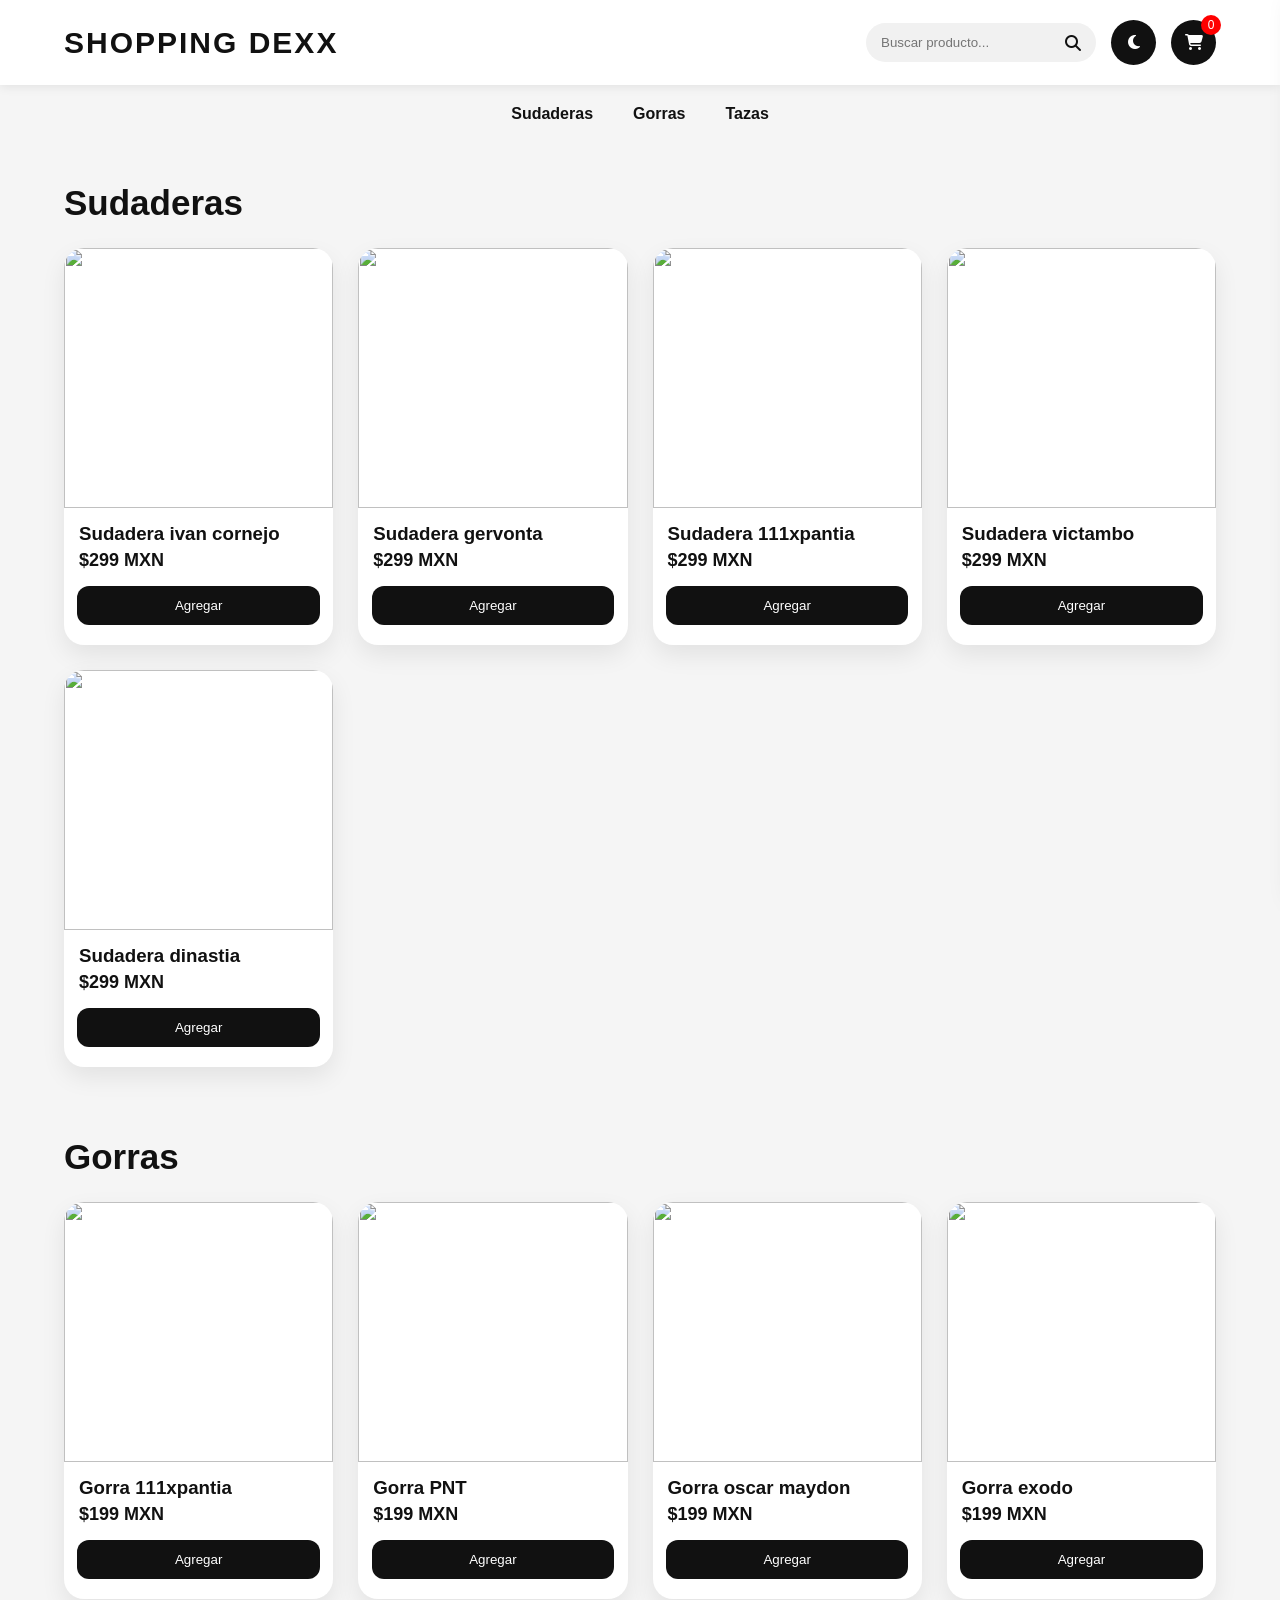
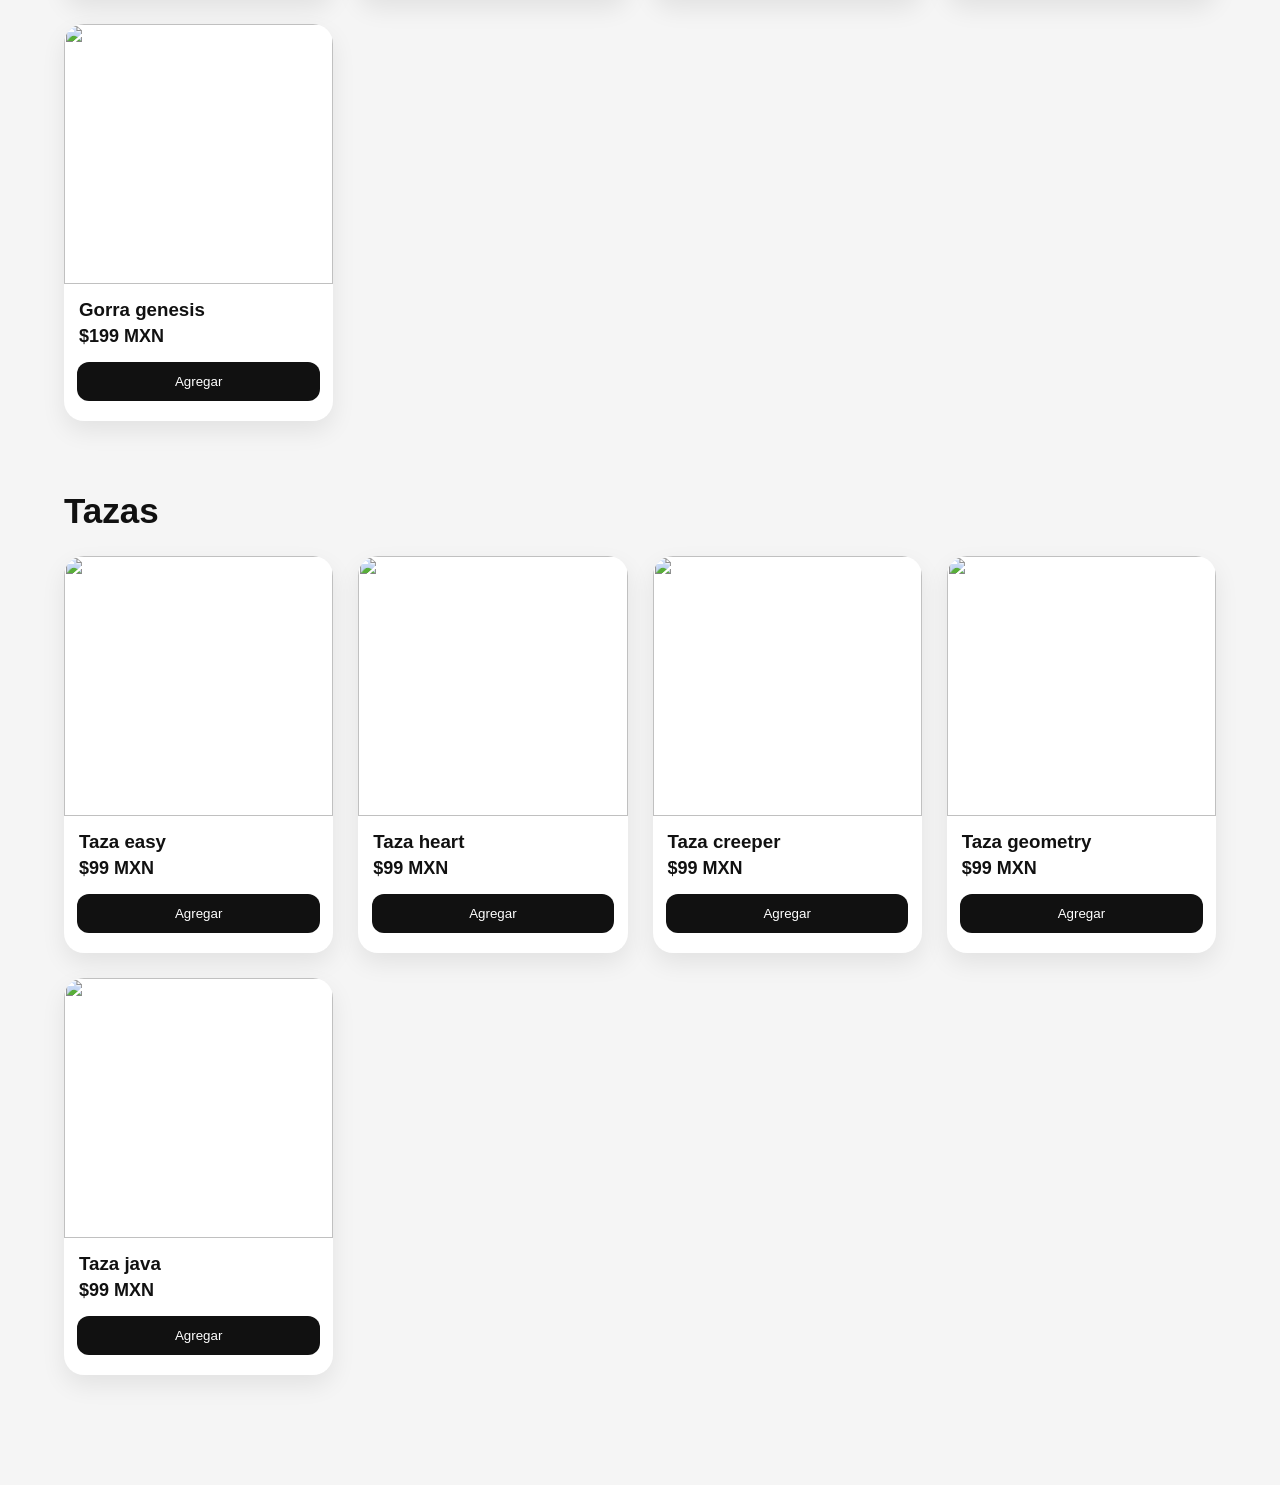
==== index.html @ 1136c8b5 "Rename index.html.html to index.html" ====
<!-- =========================
ARCHIVO: index.html
========================= -->
<!DOCTYPE html>
<html lang="es">
<head>
  <meta charset="UTF-8">
  <meta name="viewport" content="width=device-width, initial-scale=1.0">
  <title>SHOPPING DEXX</title>

  <link rel="stylesheet" href="style.css">

  <!-- ICONOS -->
  <link rel="stylesheet"
  href="https://cdnjs.cloudflare.com/ajax/libs/font-awesome/6.5.1/css/all.min.css">

</head>
<body>

  <!-- ================= HEADER ================= -->

  <header>

    <div class="logo">
      SHOPPING DEXX
    </div>

    <div class="header-right">

      <!-- BUSCADOR -->
      <div class="search-box">
        <input type="text" id="searchInput" placeholder="Buscar producto...">
        <i class="fa fa-search"></i>
      </div>

      <!-- MODO OSCURO -->
      <button class="dark-btn" onclick="toggleDarkMode()">
        <i class="fa-solid fa-moon"></i>
      </button>

      <!-- CARRITO -->
      <button class="cart-toggle" onclick="toggleCart()">
        <i class="fa-solid fa-cart-shopping"></i>
        <span id="cart-count">0</span>
      </button>

    </div>

  </header>

  <!-- ================= NAV ================= -->

  <nav>

    <a href="#sudaderas">Sudaderas</a>
    <a href="#gorras">Gorras</a>
    <a href="#tazas">Tazas</a>

  </nav>

  <!-- ================= MAIN ================= -->

  <main>

    <!-- ================= SUDADERAS ================= -->

    <section id="sudaderas">

      <h2>Sudaderas</h2>

      <div class="products">

        <!-- PRODUCTO -->
        <div class="card" data-name="sudadera ivan cornejo">

          <div class="image-container">
            <img src="c:\Users\DIEGO\Desktop\rancheras - copia\Polish_20260505_204955857.jpg" alt="">
          </div>

          <h3>Sudadera ivan cornejo</h3>

          <p>$299 MXN</p>

          <button onclick="addToCart('Sudadera ivan cornejo',299)">
            Agregar
          </button>

        </div>

        <div class="card" data-name="sudadera gervonta">

          <div class="image-container">
            <img src="c:\Users\DIEGO\Desktop\rancheras - copia\Polish_20260505_205715399.jpg" alt="">
          </div>

          <h3>Sudadera gervonta</h3>

          <p>$299 MXN</p>

          <button onclick="addToCart('Sudadera gervonta',299)">
            Agregar
          </button>

        </div>

        <div class="card" data-name="sudadera 111xpantia">

          <div class="image-container">
            <img src="c:\Users\DIEGO\Desktop\rancheras - copia\Polish_20260505_205749327.jpg" alt="">
          </div>

          <h3>Sudadera 111xpantia</h3>

          <p>$299 MXN</p>

          <button onclick="addToCart('Sudadera 111xpantia',299)">
            Agregar
          </button>

        </div>

        <div class="card" data-name="sudadera victambo">

          <div class="image-container">
            <img src="c:\Users\DIEGO\Desktop\rancheras - copia\Polish_20260505_205827015.jpg" alt="">
          </div>

          <h3>Sudadera victambo</h3>

          <p>$299 MXN</p>

          <button onclick="addToCart('Sudadera victambo',299)">
            Agregar
          </button>

        </div>

        <div class="card" data-name="sudadera dinastia">

          <div class="image-container">
            <img src="c:\Users\DIEGO\Desktop\rancheras - copia\Polish_20260505_205909713.jpg" alt="">
          </div>

          <h3>Sudadera dinastia</h3>

          <p>$299 MXN</p>

          <button onclick="addToCart('Sudadera dinastia',299)">
            Agregar
          </button>

        </div>

      </div>

    </section>

    <!-- ================= GORRAS ================= -->

    <section id="gorras">

      <h2>Gorras</h2>

      <div class="products">

        <div class="card" data-name="gorra 111xpantia">

          <div class="image-container">
            <img src="c:\Users\DIEGO\Desktop\Polish_20260505_205935280.jpg" alt="">
          </div>

          <h3>Gorra 111xpantia</h3>

          <p>$199 MXN</p>

          <button onclick="addToCart('Gorra 111xpantia',199)">
            Agregar
          </button>

        </div>

        <div class="card" data-name="gorra PNT">

          <div class="image-container">
            <img src="c:\Users\DIEGO\Desktop\Polish_20260505_210911341.jpg" alt="">
          </div>

          <h3>Gorra PNT</h3>

          <p>$199 MXN</p>

          <button onclick="addToCart('Gorra PNT',199)">
            Agregar
          </button>

        </div>

        <div class="card" data-name="gorra oscar maydon">

          <div class="image-container">
            <img src="c:\Users\DIEGO\Desktop\Polish_20260505_210955460.jpg" alt="">
          </div>

          <h3>Gorra oscar maydon</h3>

          <p>$199 MXN</p>

          <button onclick="addToCart('Gorra oscar maydon',199)">
            Agregar
          </button>

        </div>

        <div class="card" data-name="gorra exodo">

          <div class="image-container">
            <img src="c:\Users\DIEGO\Desktop\Polish_20260505_211037040.jpg" alt="">
          </div>

          <h3>Gorra exodo</h3>

          <p>$199 MXN</p>

          <button onclick="addToCart('Gorra exodo',199)">
            Agregar
          </button>

        </div>

        <div class="card" data-name="gorra genesis">

          <div class="image-container">
            <img src="c:\Users\DIEGO\Desktop\Polish_20260505_211104692.jpg" alt="">
          </div>

          <h3>Gorra genesis</h3>

          <p>$199 MXN</p>

          <button onclick="addToCart('Gorra genesis',199)">
            Agregar
          </button>

        </div>

      </div>

    </section>

    <!-- ================= TAZAS ================= -->

    <section id="tazas">

      <h2>Tazas</h2>

      <div class="products">

        <div class="card" data-name="taza easy">

          <div class="image-container">
            <img src="c:\Users\DIEGO\Desktop\Polish_20260505_211331182.jpg" alt="">
          </div>

          <h3>Taza easy</h3>

          <p>$99 MXN</p>

          <button onclick="addToCart('Taza easy',99)">
            Agregar
          </button>

        </div>

        <div class="card" data-name="taza heart">

          <div class="image-container">
            <img src="c:\Users\DIEGO\Desktop\Polish_20260505_211305037.jpg" alt="">
          </div>

          <h3>Taza heart</h3>

          <p>$99 MXN</p>

          <button onclick="addToCart('Taza heart',99)">
            Agregar
          </button>

        </div>

        <div class="card" data-name="taza creeper">

          <div class="image-container">
            <img src="c:\Users\DIEGO\Desktop\Polish_20260505_211243190.jpg" alt="">
          </div>

          <h3>Taza creeper</h3>

          <p>$99 MXN</p>

          <button onclick="addToCart('Taza creeper',99)">
            Agregar
          </button>

        </div>

        <div class="card" data-name="taza geometry">

          <div class="image-container">
            <img src="c:\Users\DIEGO\Desktop\Polish_20260505_211206912.jpg" alt="">
          </div>

          <h3>Taza geometry</h3>

          <p>$99 MXN</p>

          <button onclick="addToCart('Taza geometry',99)">
            Agregar
          </button>

        </div>

        <div class="card" data-name="taza java">

          <div class="image-container">
            <img src="c:\Users\DIEGO\Desktop\Polish_20260505_211135324.jpg" alt="">
          </div>

          <h3>Taza java</h3>

          <p>$99 MXN</p>

          <button onclick="addToCart('Taza java',99)">
            Agregar
          </button>

        </div>

      </div>

    </section>

  </main>

  <!-- ================= CARRITO ================= -->

  <aside class="cart" id="cart">

    <div class="cart-header">

      <h2>Carrito</h2>

      <button class="close-cart" onclick="toggleCart()">
        <i class="fa fa-times"></i>
      </button>

    </div>

    <div id="cart-items"></div>

    <div class="totals">

      <p>Subtotal: $<span id="subtotal">0</span></p>

      <p>IVA (16%): $<span id="iva">0</span></p>

      <h3>Total: $<span id="total">0</span></h3>

    </div>

    <button class="checkout-btn" onclick="generateReceipt()">
      Generar Recibo
    </button>

    <div id="receipt"></div>

  </aside>

  <script src="script.js"></script>

</body>
</html>
---- style.css ----
/* =========================
ARCHIVO: style.css
========================= */

*{
  margin:0;
  padding:0;
  box-sizing:border-box;
  font-family:Arial, Helvetica, sans-serif;
}

body{
  background:#f5f5f5;
  color:#111;
  transition:0.3s;
}

/* ================= HEADER ================= */

header{
  position:sticky;
  top:0;
  z-index:1000;

  background:white;

  display:flex;
  justify-content:space-between;
  align-items:center;

  padding:20px 5%;

  box-shadow:0 2px 10px rgba(0,0,0,0.08);
}

.logo{
  font-size:30px;
  font-weight:bold;
  letter-spacing:2px;
}

.header-right{
  display:flex;
  align-items:center;
  gap:15px;
}

/* ================= BUSCADOR ================= */

.search-box{
  position:relative;
}

.search-box input{
  padding:12px 40px 12px 15px;
  border:none;
  border-radius:30px;
  background:#f1f1f1;
  width:230px;
}

.search-box i{
  position:absolute;
  right:15px;
  top:50%;
  transform:translateY(-50%);
}

/* ================= BOTONES ================= */

.dark-btn,
.cart-toggle,
.close-cart{
  border:none;
  cursor:pointer;
  background:#111;
  color:white;
  width:45px;
  height:45px;
  border-radius:50%;
  font-size:16px;
}

.cart-toggle{
  position:relative;
}

#cart-count{
  position:absolute;
  top:-5px;
  right:-5px;

  background:red;
  width:20px;
  height:20px;

  border-radius:50%;

  display:flex;
  justify-content:center;
  align-items:center;

  font-size:12px;
}

/* ================= NAV ================= */

nav{
  display:flex;
  justify-content:center;
  gap:40px;

  padding:20px;
}

nav a{
  text-decoration:none;
  color:#111;
  font-weight:bold;
}

/* ================= MAIN ================= */

main{
  padding:40px 5%;
}

section{
  margin-bottom:70px;
}

section h2{
  margin-bottom:25px;
  font-size:35px;
}

/* ================= PRODUCTOS ================= */

.products{
  display:grid;
  grid-template-columns:repeat(auto-fit,minmax(230px,1fr));
  gap:25px;
}

.card{
  background:white;
  border-radius:20px;
  overflow:hidden;

  box-shadow:0 10px 25px rgba(0,0,0,0.08);

  transition:0.3s;
}

.card:hover{
  transform:translateY(-8px);
}

.image-container{
  width:100%;
  height:260px;
  overflow:hidden;
}

.image-container img{
  width:100%;
  height:100%;
  object-fit:cover;
  transition:0.5s;
}

.card:hover img{
  transform:scale(1.08);
}

.card h3{
  padding:15px 15px 5px;
}

.card p{
  padding:0 15px 15px;
  font-weight:bold;
  font-size:18px;
}

.card button{
  width:90%;
  margin:0 auto 20px;
  display:block;

  padding:12px;

  border:none;
  border-radius:12px;

  background:#111;
  color:white;

  cursor:pointer;
}

/* ================= CARRITO ================= */

.cart{
  position:fixed;
  top:0;
  right:-420px;

  width:400px;
  height:100vh;

  background:white;

  box-shadow:-5px 0 25px rgba(0,0,0,0.15);

  padding:25px;

  transition:0.4s;

  overflow-y:auto;

  z-index:2000;
}

.cart.active{
  right:0;
}

.cart-header{
  display:flex;
  justify-content:space-between;
  align-items:center;

  margin-bottom:20px;
}

.cart-item{
  border-bottom:1px solid #ddd;
  padding:15px 0;
}

.cart-item h4{
  margin-bottom:10px;
}

.quantity-controls{
  display:flex;
  gap:10px;
  align-items:center;
  margin-top:10px;
}

.quantity-controls button{
  width:30px;
  height:30px;
  border:none;
  border-radius:50%;
  background:#111;
  color:white;
  cursor:pointer;
}

.remove-btn{
  margin-top:10px;
  background:red !important;
  width:100%;
  border-radius:10px !important;
}

.totals{
  margin-top:30px;
}

.totals p,
.totals h3{
  margin-top:10px;
}

.checkout-btn{
  width:100%;
  margin-top:25px;
  padding:15px;

  border:none;
  border-radius:12px;

  background:#111;
  color:white;

  cursor:pointer;
}

/* ================= RECIBO ================= */

#receipt{
  margin-top:25px;
  background:#f3f3f3;
  padding:20px;
  border-radius:15px;
}

/* ================= DARK MODE ================= */

.dark-mode{
  background:#111;
  color:white;
}

.dark-mode header,
.dark-mode .card,
.dark-mode .cart{
  background:#1b1b1b;
  color:white;
}

.dark-mode nav a{
  color:white;
}

.dark-mode .search-box input{
  background:#2b2b2b;
  color:white;
}

.dark-mode #receipt{
  background:#222;
}

/* ================= RESPONSIVE ================= */

@media(max-width:768px){

  .cart{
    width:100%;
  }

  .search-box input{
    width:150px;
  }

  .logo{
    font-size:22px;
  }

}
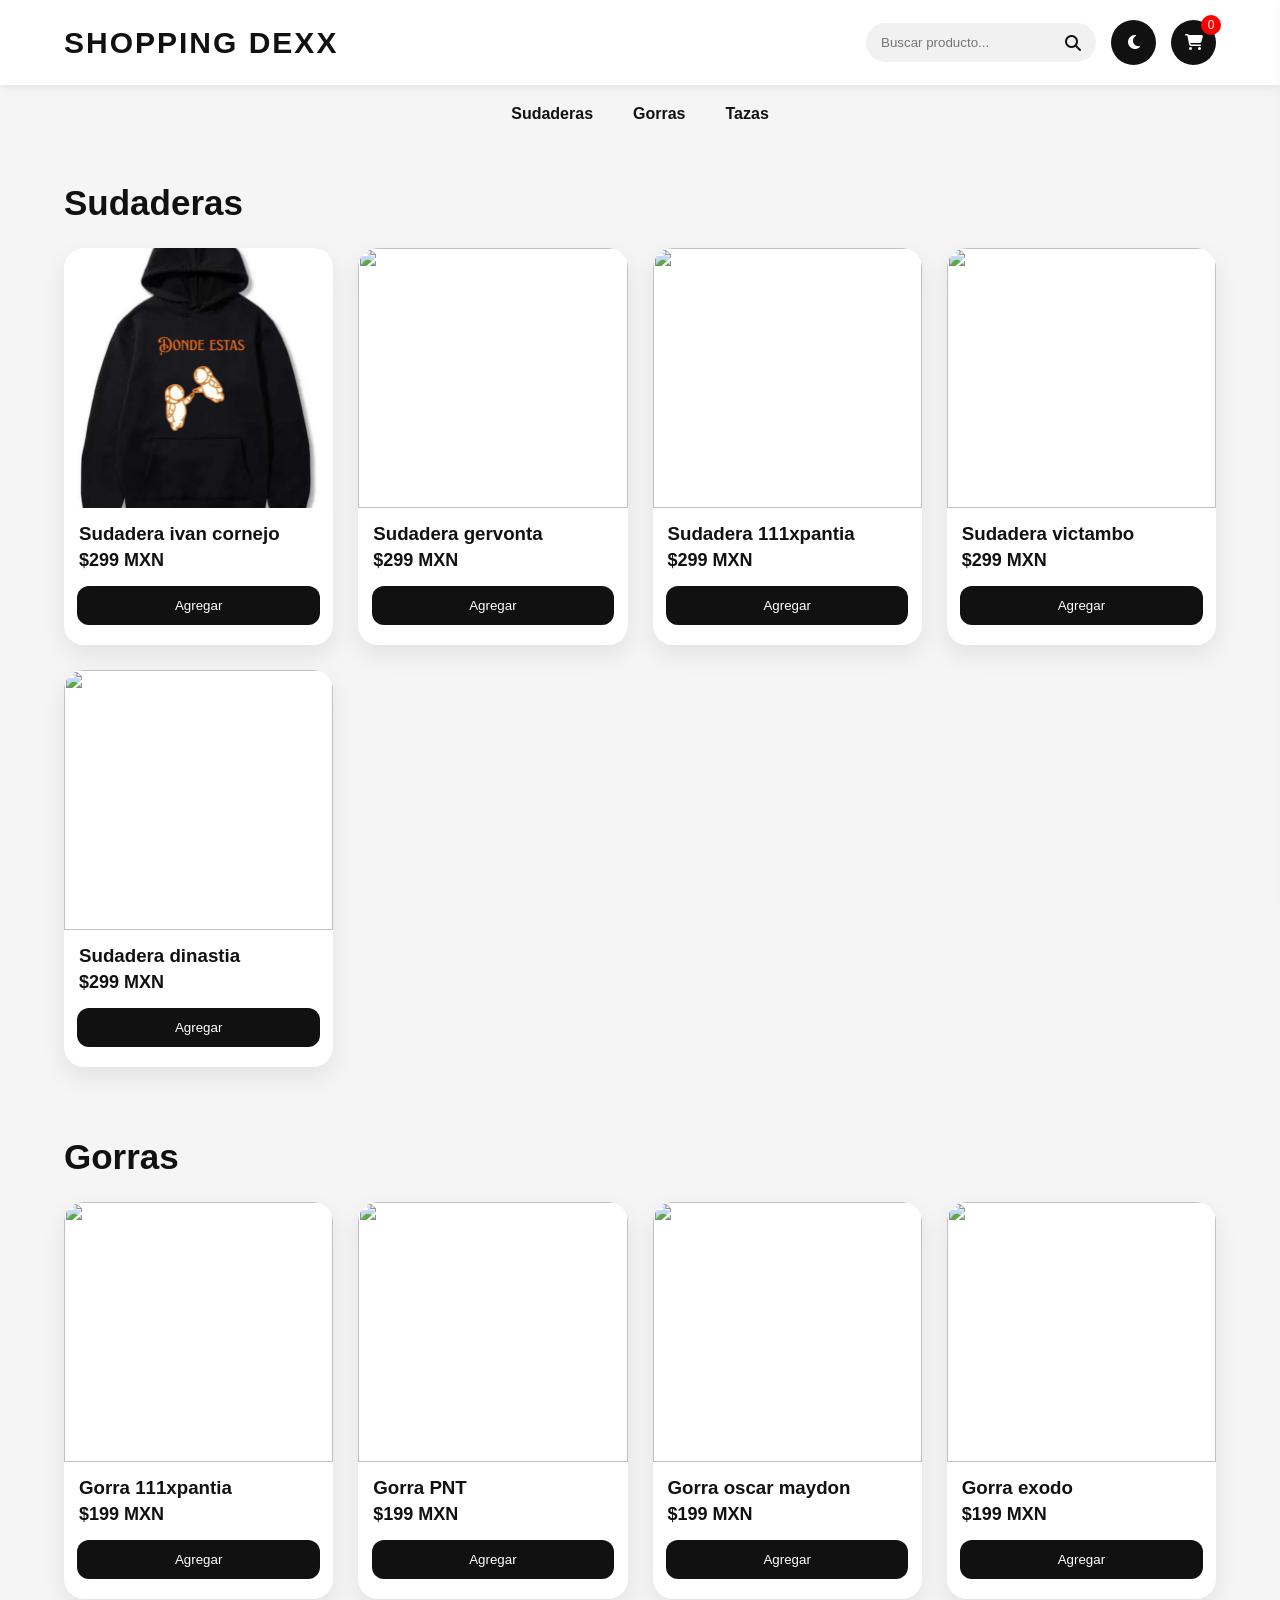
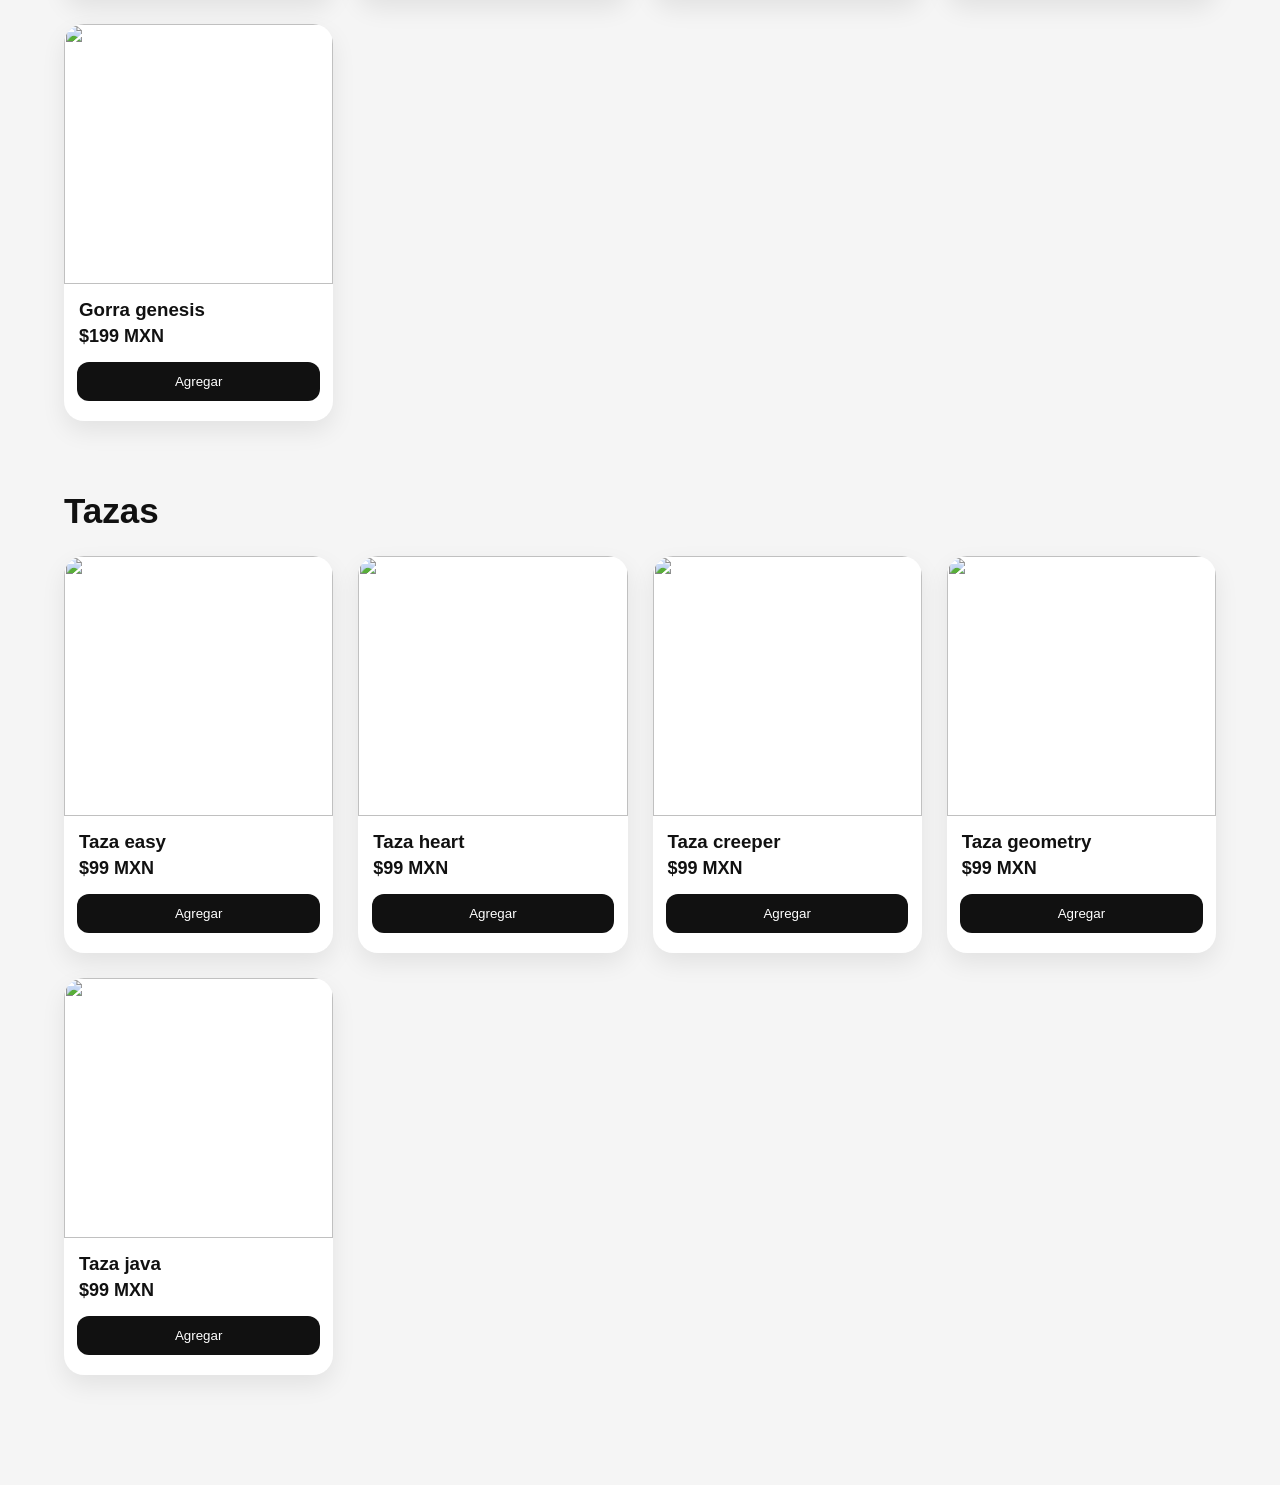
==== commit 4e024416: "Update index.html" ====
--- a/index.html
+++ b/index.html
@@ -74,7 +74,7 @@
         <div class="card" data-name="sudadera ivan cornejo">
 
           <div class="image-container">
-            <img src="c:\Users\DIEGO\Desktop\rancheras - copia\Polish_20260505_204955857.jpg" alt="">
+            <img src="img/ivan_c.jpg" alt="">
           </div>
 
           <h3>Sudadera ivan cornejo</h3>
@@ -90,7 +90,7 @@
         <div class="card" data-name="sudadera gervonta">
 
           <div class="image-container">
-            <img src="c:\Users\DIEGO\Desktop\rancheras - copia\Polish_20260505_205715399.jpg" alt="">
+            <img src="c:\Users\DIEGO\Desktop\imagenes\gervonta.jpg" alt="">
           </div>
 
           <h3>Sudadera gervonta</h3>
@@ -106,7 +106,7 @@
         <div class="card" data-name="sudadera 111xpantia">
 
           <div class="image-container">
-            <img src="c:\Users\DIEGO\Desktop\rancheras - copia\Polish_20260505_205749327.jpg" alt="">
+            <img src="c:\Users\DIEGO\Desktop\imagenes\111xpantia.jpg" alt="">
           </div>
 
           <h3>Sudadera 111xpantia</h3>
@@ -122,7 +122,7 @@
         <div class="card" data-name="sudadera victambo">
 
           <div class="image-container">
-            <img src="c:\Users\DIEGO\Desktop\rancheras - copia\Polish_20260505_205827015.jpg" alt="">
+            <img src="c:\Users\DIEGO\Desktop\imagenes\victambo.jpg" alt="">
           </div>
 
           <h3>Sudadera victambo</h3>
@@ -138,7 +138,7 @@
         <div class="card" data-name="sudadera dinastia">
 
           <div class="image-container">
-            <img src="c:\Users\DIEGO\Desktop\rancheras - copia\Polish_20260505_205909713.jpg" alt="">
+            <img src="c:\Users\DIEGO\Desktop\imagenes\dinastia.jpg" alt="">
           </div>
 
           <h3>Sudadera dinastia</h3>
@@ -166,7 +166,7 @@
         <div class="card" data-name="gorra 111xpantia">
 
           <div class="image-container">
-            <img src="c:\Users\DIEGO\Desktop\Polish_20260505_205935280.jpg" alt="">
+            <img src="c:\Users\DIEGO\Desktop\imagenes\gorrafuer.jpg" alt="">
           </div>
 
           <h3>Gorra 111xpantia</h3>
@@ -182,7 +182,7 @@
         <div class="card" data-name="gorra PNT">
 
           <div class="image-container">
-            <img src="c:\Users\DIEGO\Desktop\Polish_20260505_210911341.jpg" alt="">
+            <img src="c:\Users\DIEGO\Desktop\imagenes\gorraperono.jpg" alt="">
           </div>
 
           <h3>Gorra PNT</h3>
@@ -198,7 +198,7 @@
         <div class="card" data-name="gorra oscar maydon">
 
           <div class="image-container">
-            <img src="c:\Users\DIEGO\Desktop\Polish_20260505_210955460.jpg" alt="">
+            <img src="c:\Users\DIEGO\Desktop\imagenes\gorraom.jpg" alt="">
           </div>
 
           <h3>Gorra oscar maydon</h3>
@@ -214,7 +214,7 @@
         <div class="card" data-name="gorra exodo">
 
           <div class="image-container">
-            <img src="c:\Users\DIEGO\Desktop\Polish_20260505_211037040.jpg" alt="">
+            <img src="c:\Users\DIEGO\Desktop\imagenes\gorraex.jpg" alt="">
           </div>
 
           <h3>Gorra exodo</h3>
@@ -230,7 +230,7 @@
         <div class="card" data-name="gorra genesis">
 
           <div class="image-container">
-            <img src="c:\Users\DIEGO\Desktop\Polish_20260505_211104692.jpg" alt="">
+            <img src="c:\Users\DIEGO\Desktop\imagenes\gorragen.jpg" alt="">
           </div>
 
           <h3>Gorra genesis</h3>
@@ -258,7 +258,7 @@
         <div class="card" data-name="taza easy">
 
           <div class="image-container">
-            <img src="c:\Users\DIEGO\Desktop\Polish_20260505_211331182.jpg" alt="">
+            <img src="c:\Users\DIEGO\Desktop\imagenes\tazaeasy.jpg" alt="">
           </div>
 
           <h3>Taza easy</h3>
@@ -274,7 +274,7 @@
         <div class="card" data-name="taza heart">
 
           <div class="image-container">
-            <img src="c:\Users\DIEGO\Desktop\Polish_20260505_211305037.jpg" alt="">
+            <img src="c:\Users\DIEGO\Desktop\imagenes\tazacorazon.jpg" alt="">
           </div>
 
           <h3>Taza heart</h3>
@@ -290,7 +290,7 @@
         <div class="card" data-name="taza creeper">
 
           <div class="image-container">
-            <img src="c:\Users\DIEGO\Desktop\Polish_20260505_211243190.jpg" alt="">
+            <img src="c:\Users\DIEGO\Desktop\imagenes\tazacreeper.jpg" alt="">
           </div>
 
           <h3>Taza creeper</h3>
@@ -306,7 +306,7 @@
         <div class="card" data-name="taza geometry">
 
           <div class="image-container">
-            <img src="c:\Users\DIEGO\Desktop\Polish_20260505_211206912.jpg" alt="">
+            <img src="c:\Users\DIEGO\Desktop\imagenes\tazageometry.jpg" alt="">
           </div>
 
           <h3>Taza geometry</h3>
@@ -322,7 +322,7 @@
         <div class="card" data-name="taza java">
 
           <div class="image-container">
-            <img src="c:\Users\DIEGO\Desktop\Polish_20260505_211135324.jpg" alt="">
+            <img src="c:\Users\DIEGO\Desktop\imagenes\tazajava.jpg" alt="">
           </div>
 
           <h3>Taza java</h3>
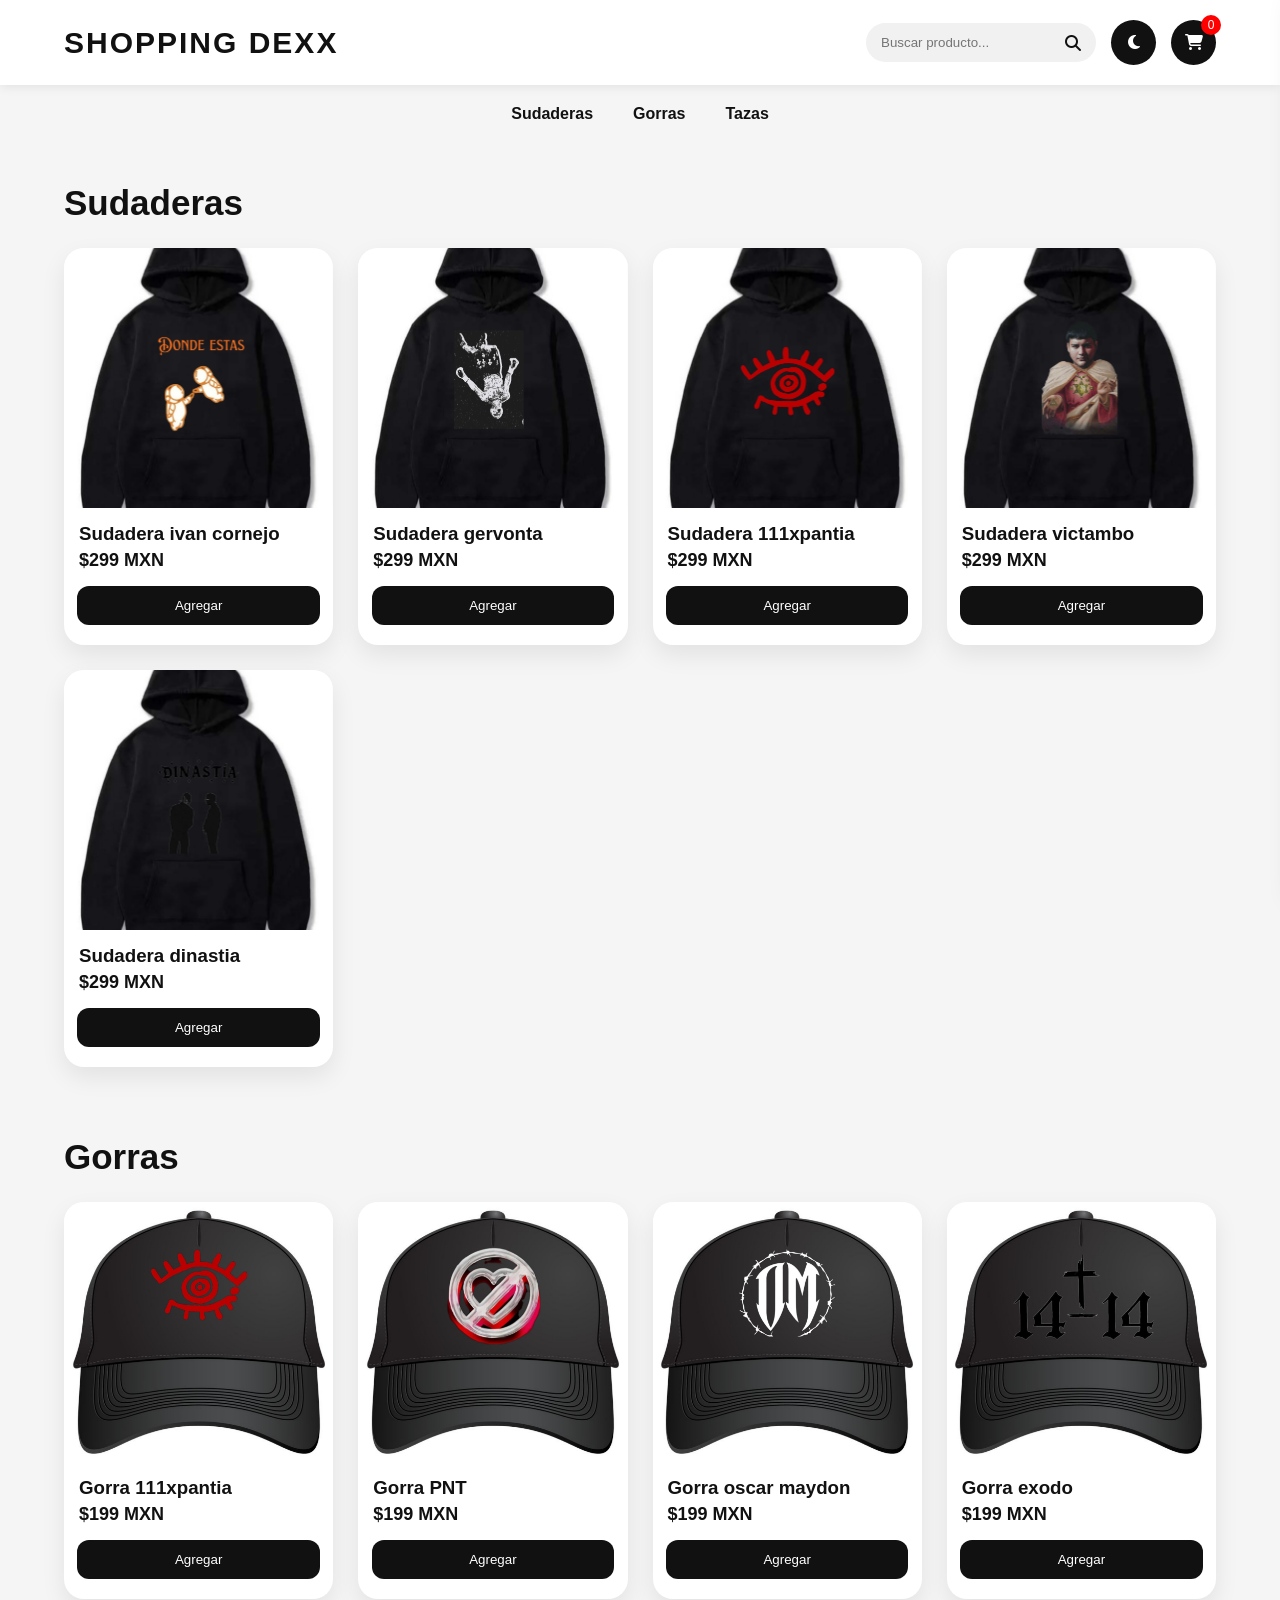
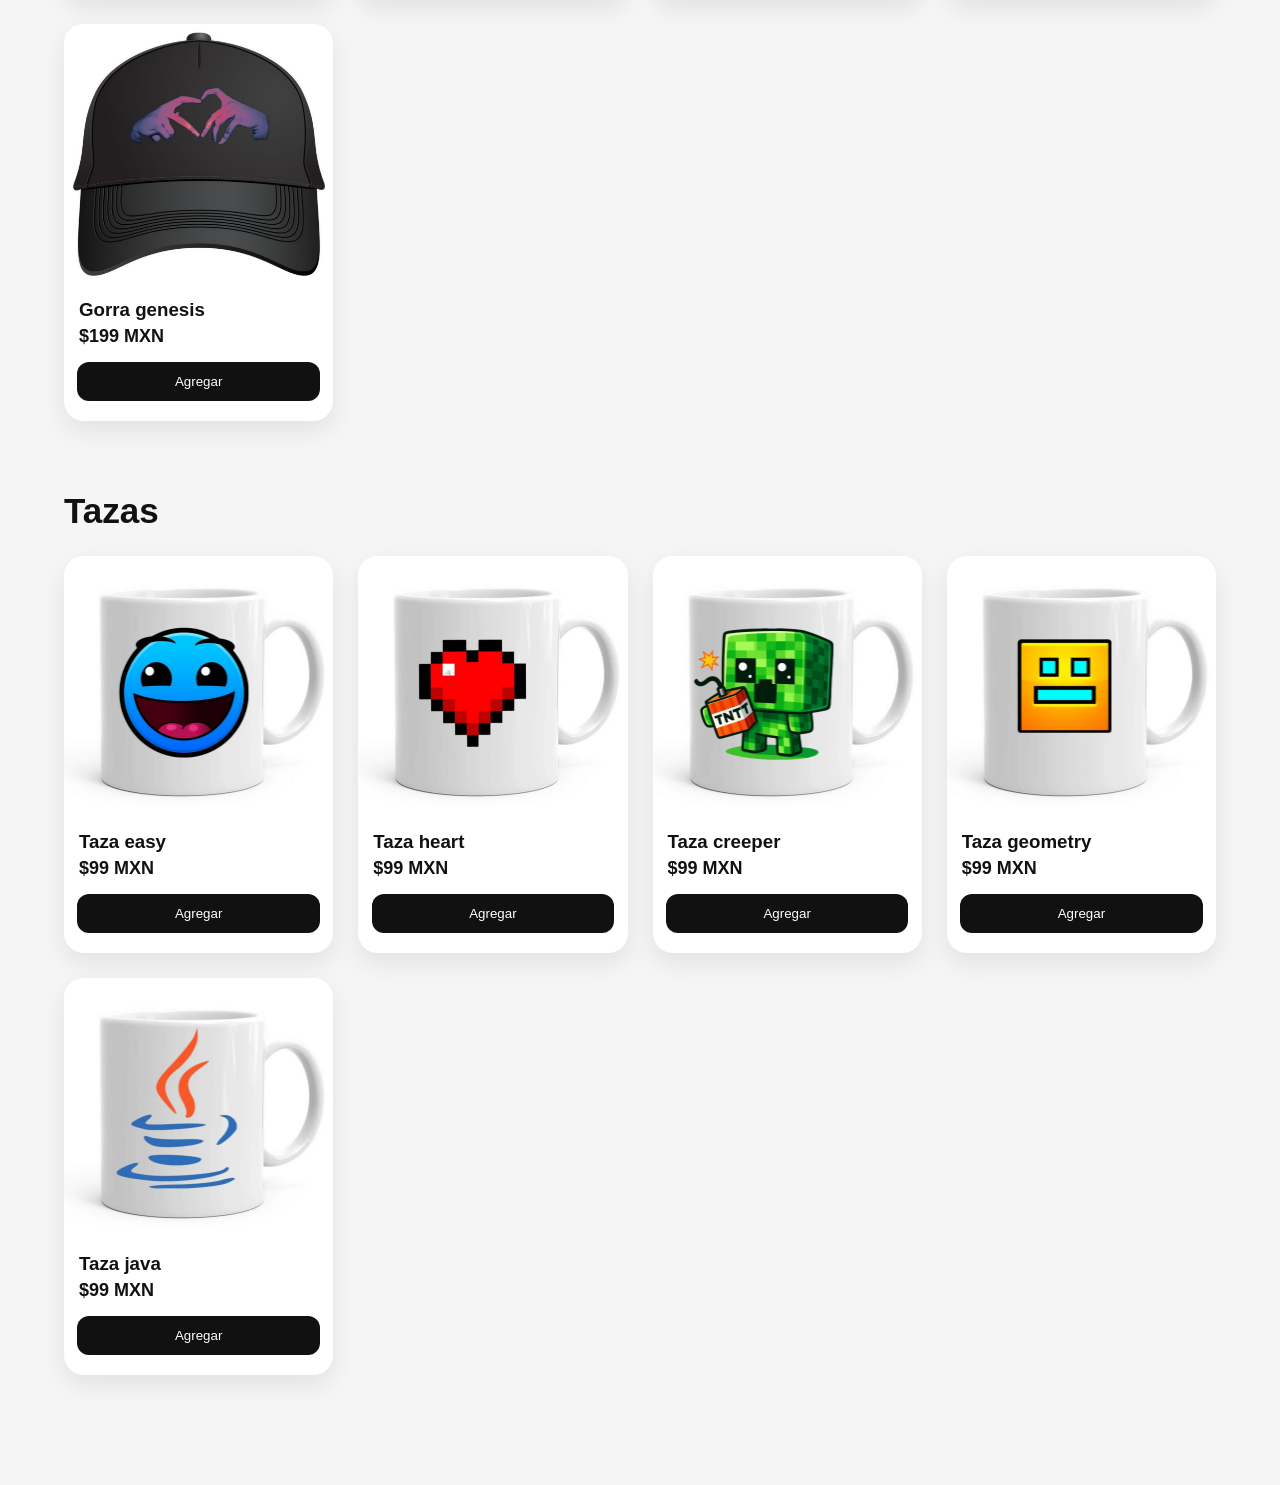
==== commit d27267be: "Update index.html" ====
--- a/index.html
+++ b/index.html
@@ -74,7 +74,7 @@
         <div class="card" data-name="sudadera ivan cornejo">
 
           <div class="image-container">
-            <img src="img/ivan_c.jpg" alt="">
+            <img src="img/ivan_c.jpg">
           </div>
 
           <h3>Sudadera ivan cornejo</h3>
@@ -90,7 +90,7 @@
         <div class="card" data-name="sudadera gervonta">
 
           <div class="image-container">
-            <img src="c:\Users\DIEGO\Desktop\imagenes\gervonta.jpg" alt="">
+            <img src="img/gervonta.jpg">
           </div>
 
           <h3>Sudadera gervonta</h3>
@@ -106,7 +106,7 @@
         <div class="card" data-name="sudadera 111xpantia">
 
           <div class="image-container">
-            <img src="c:\Users\DIEGO\Desktop\imagenes\111xpantia.jpg" alt="">
+            <img src="img\111xpantia.jpg">
           </div>
 
           <h3>Sudadera 111xpantia</h3>
@@ -122,7 +122,7 @@
         <div class="card" data-name="sudadera victambo">
 
           <div class="image-container">
-            <img src="c:\Users\DIEGO\Desktop\imagenes\victambo.jpg" alt="">
+            <img src="img\victambo.jpg">
           </div>
 
           <h3>Sudadera victambo</h3>
@@ -138,7 +138,7 @@
         <div class="card" data-name="sudadera dinastia">
 
           <div class="image-container">
-            <img src="c:\Users\DIEGO\Desktop\imagenes\dinastia.jpg" alt="">
+            <img src="img\dinastia.jpg" alt="">
           </div>
 
           <h3>Sudadera dinastia</h3>
@@ -166,7 +166,7 @@
         <div class="card" data-name="gorra 111xpantia">
 
           <div class="image-container">
-            <img src="c:\Users\DIEGO\Desktop\imagenes\gorrafuer.jpg" alt="">
+            <img src="img/gorrafuer.jpg">
           </div>
 
           <h3>Gorra 111xpantia</h3>
@@ -182,7 +182,7 @@
         <div class="card" data-name="gorra PNT">
 
           <div class="image-container">
-            <img src="c:\Users\DIEGO\Desktop\imagenes\gorraperono.jpg" alt="">
+            <img src="img\gorraperono.jpg">
           </div>
 
           <h3>Gorra PNT</h3>
@@ -198,7 +198,7 @@
         <div class="card" data-name="gorra oscar maydon">
 
           <div class="image-container">
-            <img src="c:\Users\DIEGO\Desktop\imagenes\gorraom.jpg" alt="">
+            <img src="img\gorraom.jpg">
           </div>
 
           <h3>Gorra oscar maydon</h3>
@@ -214,7 +214,7 @@
         <div class="card" data-name="gorra exodo">
 
           <div class="image-container">
-            <img src="c:\Users\DIEGO\Desktop\imagenes\gorraex.jpg" alt="">
+            <img src="img\gorraex.jpg">
           </div>
 
           <h3>Gorra exodo</h3>
@@ -230,7 +230,7 @@
         <div class="card" data-name="gorra genesis">
 
           <div class="image-container">
-            <img src="c:\Users\DIEGO\Desktop\imagenes\gorragen.jpg" alt="">
+            <img src="img\gorragen.jpg">
           </div>
 
           <h3>Gorra genesis</h3>
@@ -258,7 +258,7 @@
         <div class="card" data-name="taza easy">
 
           <div class="image-container">
-            <img src="c:\Users\DIEGO\Desktop\imagenes\tazaeasy.jpg" alt="">
+            <img src="img\tazaeasy.jpg">
           </div>
 
           <h3>Taza easy</h3>
@@ -274,7 +274,7 @@
         <div class="card" data-name="taza heart">
 
           <div class="image-container">
-            <img src="c:\Users\DIEGO\Desktop\imagenes\tazacorazon.jpg" alt="">
+            <img src="img\tazacorazon.jpg">
           </div>
 
           <h3>Taza heart</h3>
@@ -290,7 +290,7 @@
         <div class="card" data-name="taza creeper">
 
           <div class="image-container">
-            <img src="c:\Users\DIEGO\Desktop\imagenes\tazacreeper.jpg" alt="">
+            <img src="img\tazacreeper.jpg">
           </div>
 
           <h3>Taza creeper</h3>
@@ -306,7 +306,7 @@
         <div class="card" data-name="taza geometry">
 
           <div class="image-container">
-            <img src="c:\Users\DIEGO\Desktop\imagenes\tazageometry.jpg" alt="">
+            <img src="img\tazageometry.jpg">
           </div>
 
           <h3>Taza geometry</h3>
@@ -322,7 +322,7 @@
         <div class="card" data-name="taza java">
 
           <div class="image-container">
-            <img src="c:\Users\DIEGO\Desktop\imagenes\tazajava.jpg" alt="">
+            <img src="img\tazajava.jpg">
           </div>
 
           <h3>Taza java</h3>
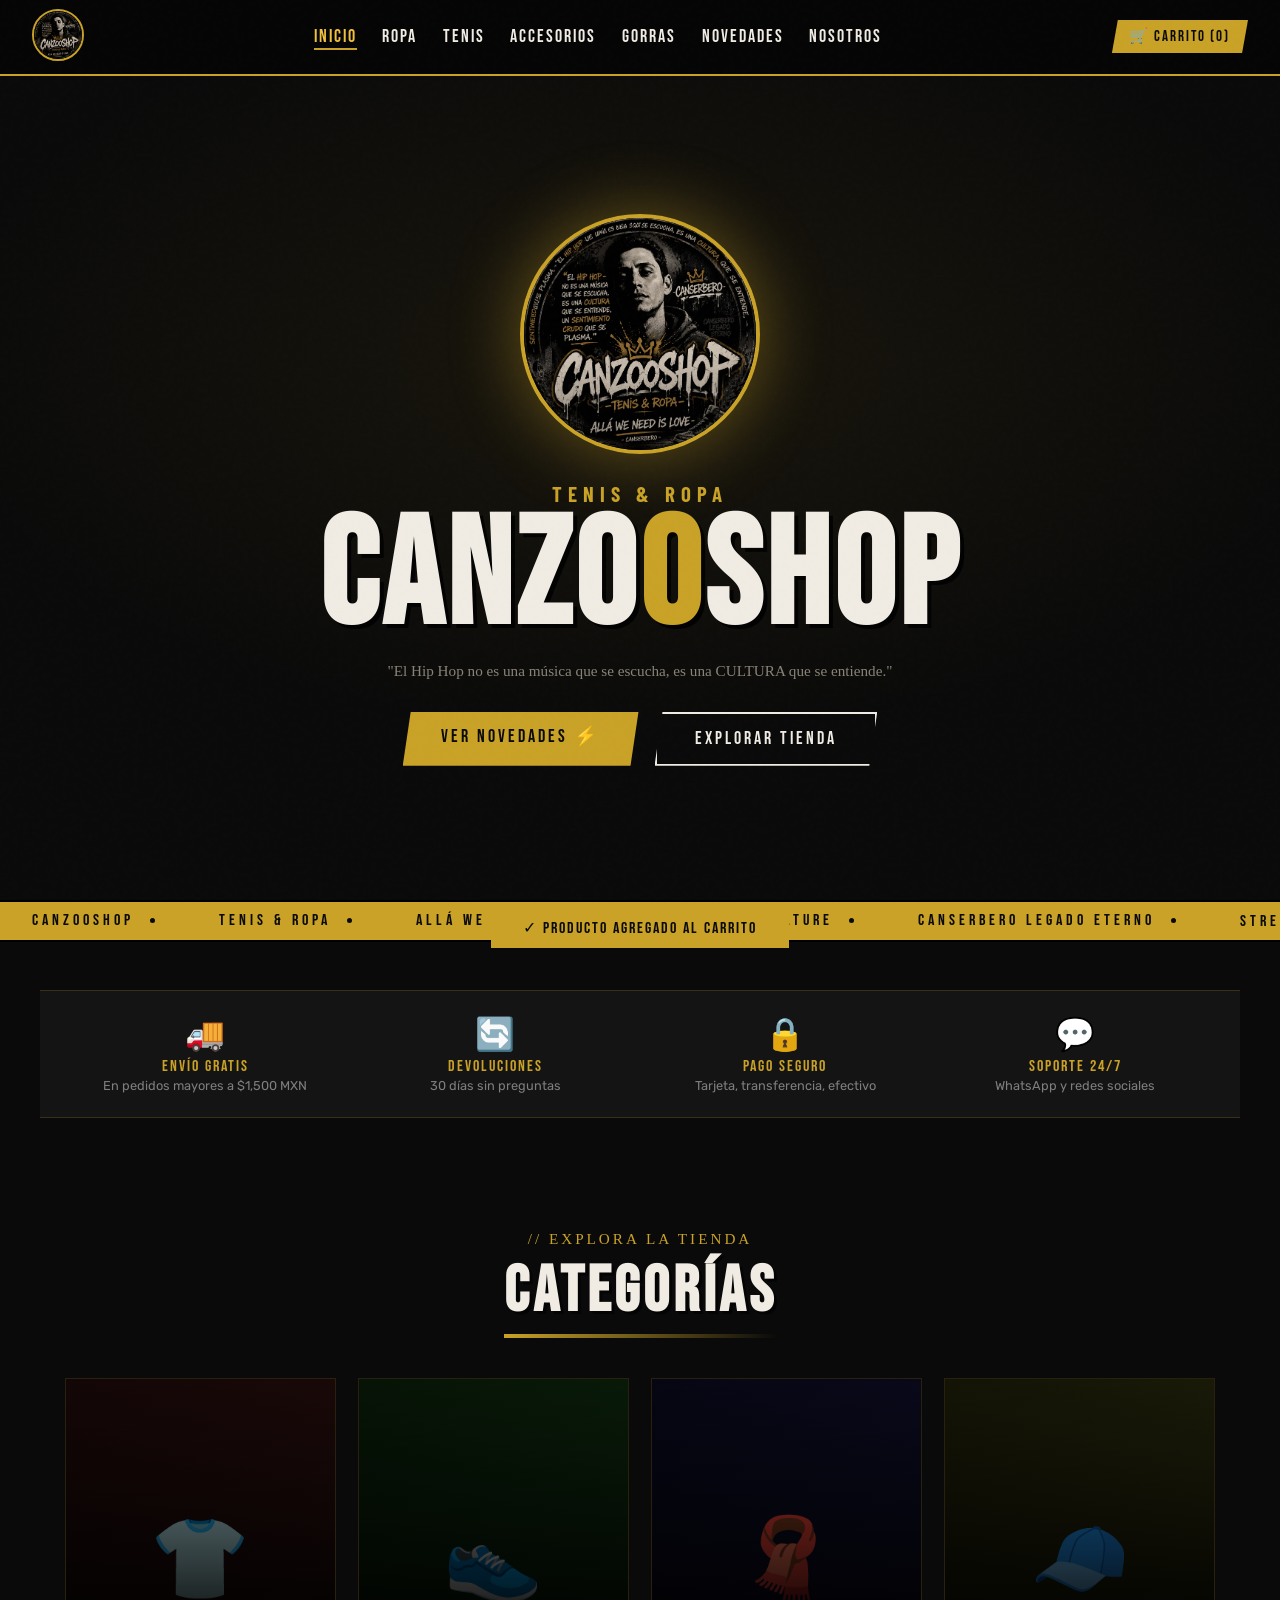
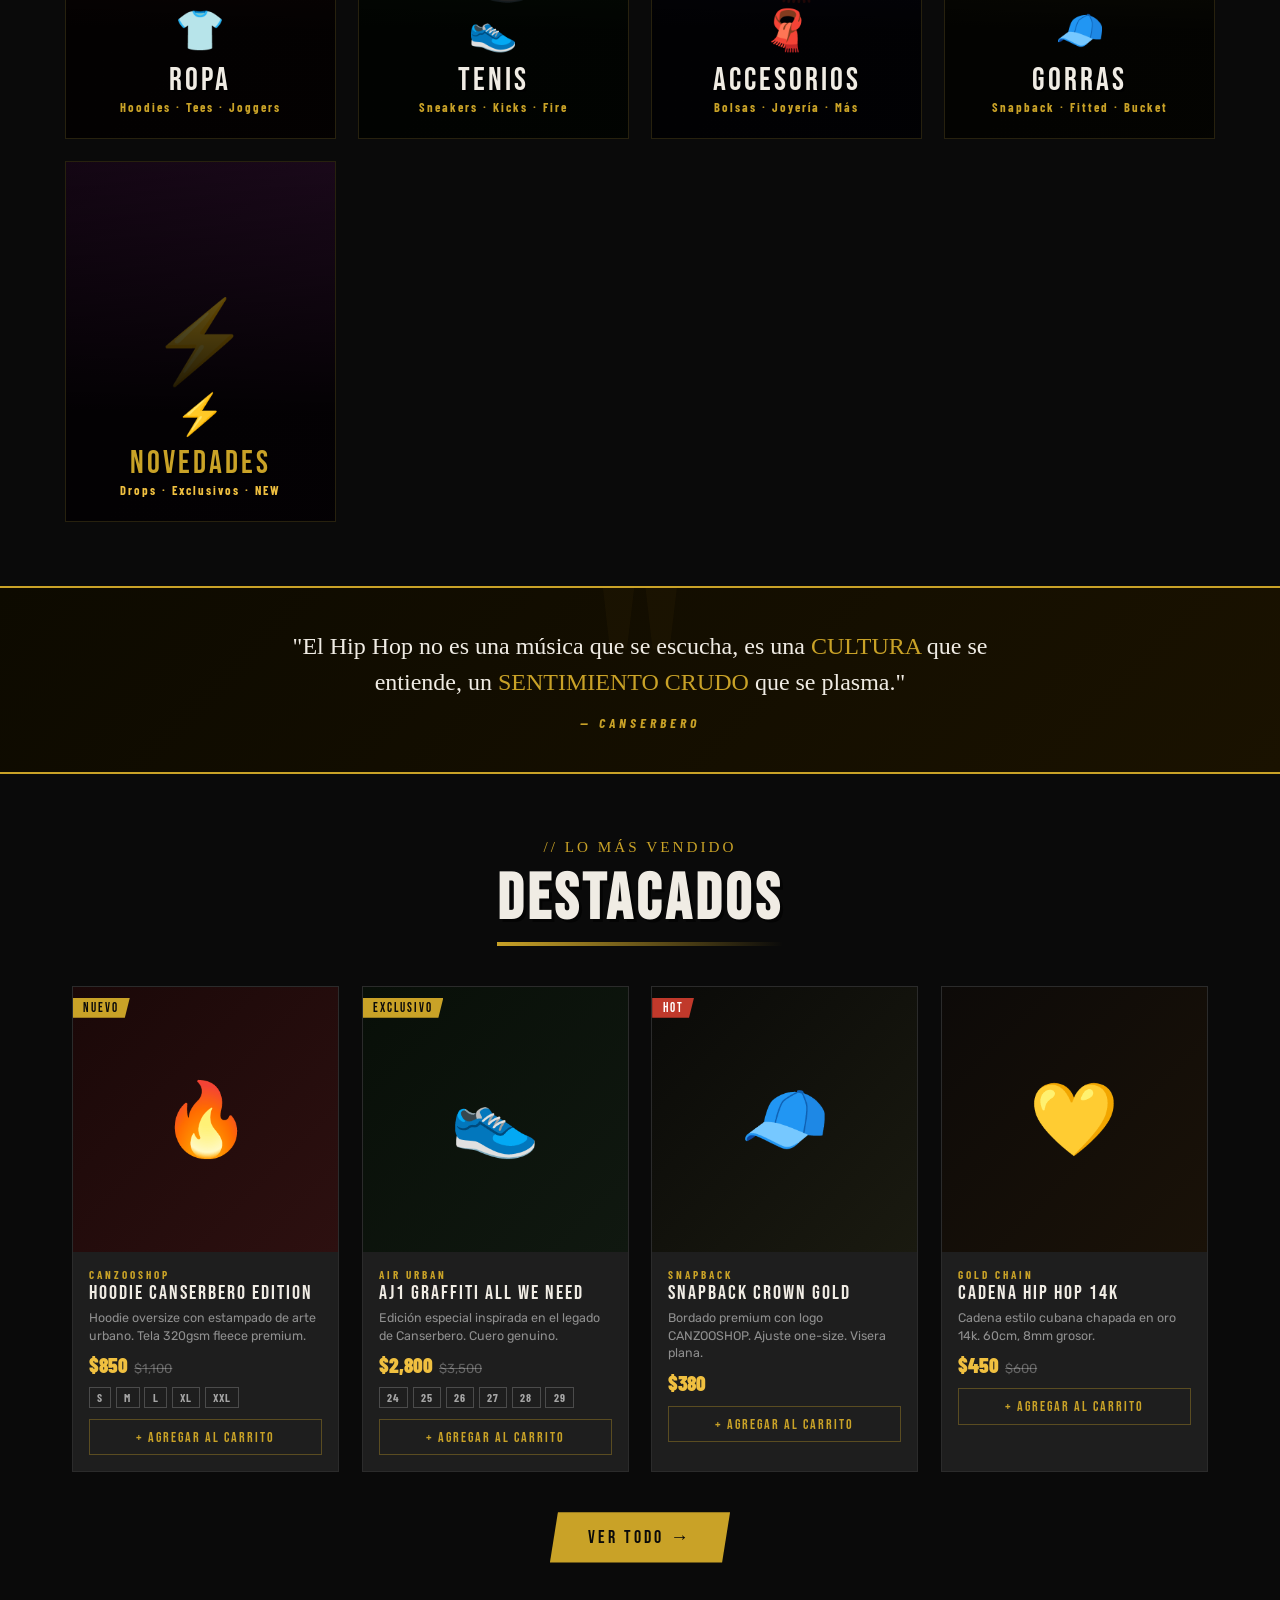
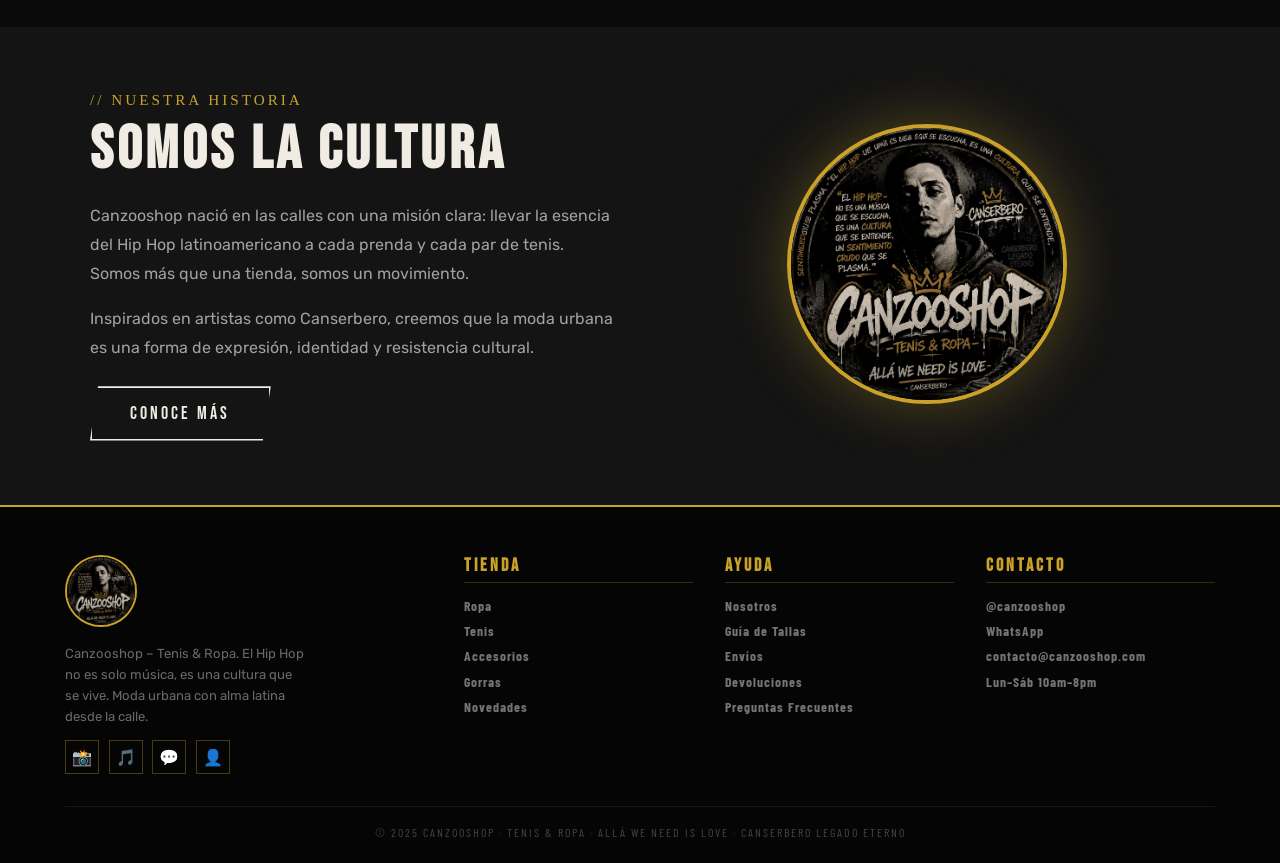
==== commit 8363edab: "Rename canzooshop.html to index.html" ====
--- a/index.html
+++ b/index.html
@@ -1,381 +1,476 @@
-<!-- =========================
-ARCHIVO: index.html
-========================= -->
-<!DOCTYPE html>
-<html lang="es">
-<head>
-  <meta charset="UTF-8">
-  <meta name="viewport" content="width=device-width, initial-scale=1.0">
-  <title>SHOPPING DEXX</title>
-
-  <link rel="stylesheet" href="style.css">
-
-  <!-- ICONOS -->
-  <link rel="stylesheet"
-  href="https://cdnjs.cloudflare.com/ajax/libs/font-awesome/6.5.1/css/all.min.css">
-
-</head>
-<body>
-
-  <!-- ================= HEADER ================= -->
-
-  <header>
-
-    <div class="logo">
-      SHOPPING DEXX
-    </div>
-
-    <div class="header-right">
-
-      <!-- BUSCADOR -->
-      <div class="search-box">
-        <input type="text" id="searchInput" placeholder="Buscar producto...">
-        <i class="fa fa-search"></i>
-      </div>
-
-      <!-- MODO OSCURO -->
-      <button class="dark-btn" onclick="toggleDarkMode()">
-        <i class="fa-solid fa-moon"></i>
-      </button>
-
-      <!-- CARRITO -->
-      <button class="cart-toggle" onclick="toggleCart()">
-        <i class="fa-solid fa-cart-shopping"></i>
-        <span id="cart-count">0</span>
-      </button>
-
-    </div>
-
-  </header>
-
-  <!-- ================= NAV ================= -->
-
-  <nav>
-
-    <a href="#sudaderas">Sudaderas</a>
-    <a href="#gorras">Gorras</a>
-    <a href="#tazas">Tazas</a>
-
-  </nav>
-
-  <!-- ================= MAIN ================= -->
-
-  <main>
-
-    <!-- ================= SUDADERAS ================= -->
-
-    <section id="sudaderas">
-
-      <h2>Sudaderas</h2>
-
-      <div class="products">
-
-        <!-- PRODUCTO -->
-        <div class="card" data-name="sudadera ivan cornejo">
-
-          <div class="image-container">
-            <img src="img/ivan_c.jpg">
-          </div>
-
-          <h3>Sudadera ivan cornejo</h3>
-
-          <p>$299 MXN</p>
-
-          <button onclick="addToCart('Sudadera ivan cornejo',299)">
-            Agregar
-          </button>
-
-        </div>
-
-        <div class="card" data-name="sudadera gervonta">
-
-          <div class="image-container">
-            <img src="img/gervonta.jpg">
-          </div>
-
-          <h3>Sudadera gervonta</h3>
-
-          <p>$299 MXN</p>
-
-          <button onclick="addToCart('Sudadera gervonta',299)">
-            Agregar
-          </button>
-
-        </div>
-
-        <div class="card" data-name="sudadera 111xpantia">
-
-          <div class="image-container">
-            <img src="img\111xpantia.jpg">
-          </div>
-
-          <h3>Sudadera 111xpantia</h3>
-
-          <p>$299 MXN</p>
-
-          <button onclick="addToCart('Sudadera 111xpantia',299)">
-            Agregar
-          </button>
-
-        </div>
-
-        <div class="card" data-name="sudadera victambo">
-
-          <div class="image-container">
-            <img src="img\victambo.jpg">
-          </div>
-
-          <h3>Sudadera victambo</h3>
-
-          <p>$299 MXN</p>
-
-          <button onclick="addToCart('Sudadera victambo',299)">
-            Agregar
-          </button>
-
-        </div>
-
-        <div class="card" data-name="sudadera dinastia">
-
-          <div class="image-container">
-            <img src="img\dinastia.jpg" alt="">
-          </div>
-
-          <h3>Sudadera dinastia</h3>
-
-          <p>$299 MXN</p>
-
-          <button onclick="addToCart('Sudadera dinastia',299)">
-            Agregar
-          </button>
-
-        </div>
-
-      </div>
-
-    </section>
-
-    <!-- ================= GORRAS ================= -->
-
-    <section id="gorras">
-
-      <h2>Gorras</h2>
-
-      <div class="products">
-
-        <div class="card" data-name="gorra 111xpantia">
-
-          <div class="image-container">
-            <img src="img/gorrafuer.jpg">
-          </div>
-
-          <h3>Gorra 111xpantia</h3>
-
-          <p>$199 MXN</p>
-
-          <button onclick="addToCart('Gorra 111xpantia',199)">
-            Agregar
-          </button>
-
-        </div>
-
-        <div class="card" data-name="gorra PNT">
-
-          <div class="image-container">
-            <img src="img\gorraperono.jpg">
-          </div>
-
-          <h3>Gorra PNT</h3>
-
-          <p>$199 MXN</p>
-
-          <button onclick="addToCart('Gorra PNT',199)">
-            Agregar
-          </button>
-
-        </div>
-
-        <div class="card" data-name="gorra oscar maydon">
-
-          <div class="image-container">
-            <img src="img\gorraom.jpg">
-          </div>
-
-          <h3>Gorra oscar maydon</h3>
-
-          <p>$199 MXN</p>
-
-          <button onclick="addToCart('Gorra oscar maydon',199)">
-            Agregar
-          </button>
-
-        </div>
-
-        <div class="card" data-name="gorra exodo">
-
-          <div class="image-container">
-            <img src="img\gorraex.jpg">
-          </div>
-
-          <h3>Gorra exodo</h3>
-
-          <p>$199 MXN</p>
-
-          <button onclick="addToCart('Gorra exodo',199)">
-            Agregar
-          </button>
-
-        </div>
-
-        <div class="card" data-name="gorra genesis">
-
-          <div class="image-container">
-            <img src="img\gorragen.jpg">
-          </div>
-
-          <h3>Gorra genesis</h3>
-
-          <p>$199 MXN</p>
-
-          <button onclick="addToCart('Gorra genesis',199)">
-            Agregar
-          </button>
-
-        </div>
-
-      </div>
-
-    </section>
-
-    <!-- ================= TAZAS ================= -->
-
-    <section id="tazas">
-
-      <h2>Tazas</h2>
-
-      <div class="products">
-
-        <div class="card" data-name="taza easy">
-
-          <div class="image-container">
-            <img src="img\tazaeasy.jpg">
-          </div>
-
-          <h3>Taza easy</h3>
-
-          <p>$99 MXN</p>
-
-          <button onclick="addToCart('Taza easy',99)">
-            Agregar
-          </button>
-
-        </div>
-
-        <div class="card" data-name="taza heart">
-
-          <div class="image-container">
-            <img src="img\tazacorazon.jpg">
-          </div>
-
-          <h3>Taza heart</h3>
-
-          <p>$99 MXN</p>
-
-          <button onclick="addToCart('Taza heart',99)">
-            Agregar
-          </button>
-
-        </div>
-
-        <div class="card" data-name="taza creeper">
-
-          <div class="image-container">
-            <img src="img\tazacreeper.jpg">
-          </div>
-
-          <h3>Taza creeper</h3>
-
-          <p>$99 MXN</p>
-
-          <button onclick="addToCart('Taza creeper',99)">
-            Agregar
-          </button>
-
-        </div>
-
-        <div class="card" data-name="taza geometry">
-
-          <div class="image-container">
-            <img src="img\tazageometry.jpg">
-          </div>
-
-          <h3>Taza geometry</h3>
-
-          <p>$99 MXN</p>
-
-          <button onclick="addToCart('Taza geometry',99)">
-            Agregar
-          </button>
-
-        </div>
-
-        <div class="card" data-name="taza java">
-
-          <div class="image-container">
-            <img src="img\tazajava.jpg">
-          </div>
-
-          <h3>Taza java</h3>
-
-          <p>$99 MXN</p>
-
-          <button onclick="addToCart('Taza java',99)">
-            Agregar
-          </button>
-
-        </div>
-
-      </div>
-
-    </section>
-
-  </main>
-
-  <!-- ================= CARRITO ================= -->
-
-  <aside class="cart" id="cart">
-
-    <div class="cart-header">
-
-      <h2>Carrito</h2>
-
-      <button class="close-cart" onclick="toggleCart()">
-        <i class="fa fa-times"></i>
-      </button>
-
-    </div>
-
-    <div id="cart-items"></div>
-
-    <div class="totals">
-
-      <p>Subtotal: $<span id="subtotal">0</span></p>
-
-      <p>IVA (16%): $<span id="iva">0</span></p>
-
-      <h3>Total: $<span id="total">0</span></h3>
-
-    </div>
-
-    <button class="checkout-btn" onclick="generateReceipt()">
-      Generar Recibo
-    </button>
-
-    <div id="receipt"></div>
-
-  </aside>
-
-  <script src="script.js"></script>
-
-</body>
-</html>
+<!DOCTYPE html>
+<html lang="es">
+<head>
+<meta charset="UTF-8">
+<meta name="viewport" content="width=device-width,initial-scale=1.0">
+<title>INICIO – CANZOOSHOP</title>
+
+<link href="https://fonts.googleapis.com/css2?family=Bebas+Neue&family=Permanent+Marker&family=Barlow+Condensed:wght@400;700;900&family=Rubik:wght@400;700&display=swap" rel="stylesheet">
+<style>
+:root{--gold:#c9a227;--gold-light:#f0c040;--white:#f0ece4;--dark:#0a0a0a;--gray:#141414;--gray2:#1e1e1e;--red:#c0392b}
+*,*::before,*::after{box-sizing:border-box;margin:0;padding:0}
+html{scroll-behavior:smooth}
+body{background:var(--dark);color:var(--white);font-family:'Rubik',sans-serif;overflow-x:hidden}
+body::before{content:'';position:fixed;inset:0;background-image:url("data:image/svg+xml,%3Csvg viewBox='0 0 200 200' xmlns='http://www.w3.org/2000/svg'%3E%3Cfilter id='n'%3E%3CfeTurbulence type='fractalNoise' baseFrequency='0.9' numOctaves='4' stitchTiles='stitch'/%3E%3C/filter%3E%3Crect width='100%25' height='100%25' filter='url(%23n)' opacity='0.04'/%3E%3C/svg%3E");pointer-events:none;z-index:9999;opacity:.35}
+
+/* NAV */
+nav{position:fixed;top:0;width:100%;z-index:1000;background:rgba(6,6,6,0.97);border-bottom:2px solid var(--gold);display:flex;align-items:center;justify-content:space-between;padding:.55rem 2rem;backdrop-filter:blur(10px)}
+.nav-logo img{height:52px;width:52px;border-radius:50%;border:2px solid var(--gold);object-fit:cover;transition:transform .3s;cursor:pointer}
+.nav-logo img:hover{transform:rotate(6deg) scale(1.08)}
+.nav-links{display:flex;gap:1.6rem;list-style:none}
+.nav-links a{font-family:'Bebas Neue',sans-serif;font-size:1.1rem;letter-spacing:2px;color:var(--white);text-decoration:none;position:relative;transition:color .2s}
+.nav-links a::after{content:'';position:absolute;bottom:-3px;left:0;width:0;height:2px;background:var(--gold);transition:width .3s}
+.nav-links a:hover,.nav-links a.active{color:var(--gold-light)}
+.nav-links a:hover::after,.nav-links a.active::after{width:100%}
+.nav-right{display:flex;align-items:center;gap:.8rem}
+.nav-cart{background:var(--gold);color:var(--dark);border:none;padding:.45rem 1.1rem;font-family:'Bebas Neue',sans-serif;font-size:.95rem;letter-spacing:2px;cursor:pointer;transition:background .2s;clip-path:polygon(6px 0%,100% 0%,calc(100% - 6px) 100%,0% 100%)}
+.nav-cart:hover{background:var(--gold-light)}
+.hamburger{display:none;flex-direction:column;gap:5px;cursor:pointer;background:none;border:none}
+.hamburger span{width:26px;height:2px;background:var(--white);transition:all .3s}
+@media(max-width:820px){.nav-links{display:none;flex-direction:column;position:absolute;top:100%;left:0;width:100%;background:rgba(6,6,6,.98);padding:1rem 2rem;border-top:1px solid var(--gold);gap:1rem}.nav-links.open{display:flex}.hamburger{display:flex}}
+
+/* MARQUEE */
+.marquee-wrap{background:var(--gold);padding:.55rem 0;overflow:hidden;border-top:2px solid #000;border-bottom:2px solid #000}
+.marquee-track{display:flex;animation:marquee 20s linear infinite;white-space:nowrap}
+.marquee-item{font-family:'Bebas Neue',sans-serif;color:var(--dark);font-size:1rem;letter-spacing:4px;padding:0 2rem;display:flex;align-items:center;gap:1rem}
+.marquee-dot{width:5px;height:5px;background:var(--dark);border-radius:50%}
+@keyframes marquee{0%{transform:translateX(0)}100%{transform:translateX(-50%)}}
+
+/* PRODUCTS */
+.products-grid{display:grid;grid-template-columns:repeat(auto-fill,minmax(230px,1fr));gap:1.4rem}
+.prod-card{background:var(--gray2);border:1px solid rgba(255,255,255,.06);transition:transform .3s,border-color .3s,box-shadow .3s;position:relative;overflow:hidden;cursor:pointer}
+.prod-card:hover{transform:translateY(-6px);border-color:var(--gold);box-shadow:0 14px 44px rgba(0,0,0,.6)}
+.prod-img{aspect-ratio:1;display:flex;align-items:center;justify-content:center;font-size:4.5rem;position:relative;overflow:hidden}
+.prod-badge{position:absolute;top:.7rem;left:0;background:var(--gold);color:var(--dark);font-family:'Bebas Neue',sans-serif;font-size:.8rem;letter-spacing:2px;padding:.12rem .65rem;clip-path:polygon(0 0,100% 0,calc(100% - 5px) 100%,0% 100%)}
+.prod-badge.red{background:var(--red);color:#fff}
+.prod-info{padding:1rem}
+.prod-brand{font-family:'Barlow Condensed',sans-serif;font-weight:700;font-size:.7rem;color:var(--gold);letter-spacing:3px;text-transform:uppercase}
+.prod-name{font-family:'Bebas Neue',sans-serif;font-size:1.25rem;letter-spacing:2px;margin:.1rem 0 .3rem;line-height:1.1}
+.prod-desc{font-size:.78rem;color:rgba(255,255,255,.5);margin-bottom:.5rem;line-height:1.4}
+.prod-price-row{display:flex;align-items:baseline;gap:.4rem}
+.prod-price{font-family:'Barlow Condensed',sans-serif;font-weight:900;font-size:1.3rem;color:var(--gold-light)}
+.prod-old{font-size:.82rem;color:rgba(255,255,255,.3);text-decoration:line-through}
+.prod-sizes{display:flex;gap:.3rem;margin:.6rem 0;flex-wrap:wrap}
+.size-tag{font-family:'Barlow Condensed',sans-serif;font-weight:700;font-size:.72rem;letter-spacing:1px;padding:.15rem .45rem;border:1px solid rgba(255,255,255,.2);color:rgba(255,255,255,.6);cursor:pointer;transition:all .2s}
+.size-tag:hover{border-color:var(--gold);color:var(--gold)}
+.prod-add{display:block;width:100%;background:transparent;border:1px solid rgba(201,162,39,.35);color:var(--gold);padding:.55rem;font-family:'Bebas Neue',sans-serif;font-size:.9rem;letter-spacing:2px;cursor:pointer;margin-top:.7rem;transition:all .2s}
+.prod-add:hover{background:var(--gold);color:var(--dark)}
+
+/* SECTION HEADERS */
+.section-header{text-align:center;margin-bottom:2.5rem}
+.section-tag{font-family:'Permanent Marker',cursive;color:var(--gold);font-size:.95rem;letter-spacing:3px;text-transform:uppercase;display:block;margin-bottom:.3rem}
+.section-title{font-family:'Bebas Neue',sans-serif;font-size:clamp(2.4rem,5vw,4.5rem);letter-spacing:4px;color:var(--white);text-shadow:3px 3px 0 rgba(0,0,0,.6);position:relative;display:inline-block}
+.section-title::after{content:'';display:block;height:4px;background:linear-gradient(90deg,var(--gold),transparent);margin-top:.25rem}
+
+/* BUTTONS */
+.btn-gold{font-family:'Bebas Neue',sans-serif;font-size:1.15rem;letter-spacing:3px;background:var(--gold);color:var(--dark);border:none;padding:.85rem 2.4rem;cursor:pointer;transition:all .2s;clip-path:polygon(8px 0%,100% 0%,calc(100% - 8px) 100%,0% 100%);text-decoration:none;display:inline-block}
+.btn-gold:hover{background:var(--gold-light);transform:translateY(-3px);box-shadow:0 8px 25px rgba(201,162,39,.4)}
+.btn-outline{font-family:'Bebas Neue',sans-serif;font-size:1.15rem;letter-spacing:3px;background:transparent;color:var(--white);border:2px solid var(--white);padding:.85rem 2.4rem;cursor:pointer;transition:all .2s;clip-path:polygon(8px 0%,100% 0%,calc(100% - 8px) 100%,0% 100%);text-decoration:none;display:inline-block}
+.btn-outline:hover{border-color:var(--gold);color:var(--gold);transform:translateY(-3px)}
+
+/* PAGE HERO BANNER */
+.page-hero{padding:8rem 2rem 3rem;position:relative;overflow:hidden;text-align:center}
+.page-hero-bg{position:absolute;inset:0;background:radial-gradient(ellipse 70% 80% at 50% 0%,rgba(201,162,39,.07) 0%,transparent 70%)}
+.page-hero h1{font-family:'Bebas Neue',sans-serif;font-size:clamp(3.5rem,10vw,8rem);letter-spacing:5px;line-height:.9;text-shadow:4px 4px 0 rgba(0,0,0,.8);position:relative}
+.page-hero h1 span{color:var(--gold)}
+.page-hero p{font-family:'Barlow Condensed',sans-serif;font-weight:700;font-size:1.1rem;letter-spacing:4px;color:rgba(255,255,255,.5);text-transform:uppercase;margin-top:.6rem;position:relative}
+.page-hero-icon{font-size:3rem;margin-bottom:.5rem;position:relative}
+
+/* BREADCRUMB */
+.breadcrumb{padding:1rem 2rem 0;font-family:'Barlow Condensed',sans-serif;font-weight:700;font-size:.85rem;letter-spacing:2px;color:rgba(255,255,255,.35);display:flex;align-items:center;gap:.5rem;margin-top:60px}
+.breadcrumb a{color:var(--gold);text-decoration:none}
+.breadcrumb a:hover{color:var(--gold-light)}
+.breadcrumb span{color:rgba(255,255,255,.2)}
+
+/* FILTERS */
+.filter-bar{display:flex;gap:.7rem;flex-wrap:wrap;margin-bottom:2rem;align-items:center}
+.filter-btn{font-family:'Bebas Neue',sans-serif;font-size:.9rem;letter-spacing:2px;padding:.4rem 1.1rem;background:transparent;border:1px solid rgba(255,255,255,.15);color:rgba(255,255,255,.5);cursor:pointer;transition:all .2s}
+.filter-btn:hover,.filter-btn.active{background:var(--gold);border-color:var(--gold);color:var(--dark)}
+.filter-label{font-family:'Barlow Condensed',sans-serif;font-weight:700;font-size:.8rem;letter-spacing:2px;color:rgba(255,255,255,.4);margin-right:.3rem}
+
+/* INFO STRIP */
+.info-strip{background:var(--gray);border-top:1px solid rgba(201,162,39,.2);border-bottom:1px solid rgba(201,162,39,.2);padding:1.5rem 2rem;display:grid;grid-template-columns:repeat(auto-fit,minmax(200px,1fr));gap:1.5rem;max-width:1200px;margin:0 auto 3rem}
+.info-item{text-align:center}
+.info-icon{font-size:2rem;margin-bottom:.3rem}
+.info-label{font-family:'Bebas Neue',sans-serif;font-size:1rem;letter-spacing:2px;color:var(--gold)}
+.info-text{font-size:.8rem;color:rgba(255,255,255,.45);margin-top:.1rem}
+
+/* QUOTE */
+.quote-band{background:linear-gradient(135deg,#0d0a00,#1a1200);border-top:2px solid var(--gold);border-bottom:2px solid var(--gold);padding:2.5rem 2rem;text-align:center;position:relative;overflow:hidden}
+.quote-band::before{content:'"';position:absolute;top:-2rem;left:50%;transform:translateX(-50%);font-family:'Bebas Neue',sans-serif;font-size:18rem;color:rgba(201,162,39,.04);pointer-events:none;line-height:1}
+.quote-band blockquote{font-family:'Permanent Marker',cursive;font-size:clamp(1rem,2.5vw,1.5rem);color:var(--white);max-width:750px;margin:0 auto .8rem;line-height:1.5;position:relative}
+.quote-band blockquote em{color:var(--gold);font-style:normal}
+.quote-band cite{font-family:'Barlow Condensed',sans-serif;font-weight:700;color:var(--gold);letter-spacing:4px;font-size:.85rem;text-transform:uppercase}
+
+/* FOOTER */
+footer{background:#050505;border-top:2px solid var(--gold);padding:3rem 2rem 1.5rem}
+.footer-grid{display:grid;grid-template-columns:1.6fr 1fr 1fr 1fr;gap:2rem;max-width:1150px;margin:0 auto 2rem}
+.footer-brand img{width:72px;height:72px;border-radius:50%;border:2px solid var(--gold);object-fit:cover;margin-bottom:.8rem}
+.footer-brand p{font-size:.82rem;color:rgba(255,255,255,.4);line-height:1.6;max-width:240px}
+.footer-col h4{font-family:'Bebas Neue',sans-serif;font-size:1.1rem;letter-spacing:3px;color:var(--gold);margin-bottom:.8rem;border-bottom:1px solid rgba(201,162,39,.25);padding-bottom:.4rem}
+.footer-col ul{list-style:none}
+.footer-col ul li{margin-bottom:.4rem}
+.footer-col ul li a{color:rgba(255,255,255,.45);text-decoration:none;font-size:.85rem;transition:color .2s;font-family:'Barlow Condensed',sans-serif;font-weight:700;letter-spacing:1px}
+.footer-col ul li a:hover{color:var(--gold)}
+.footer-social{display:flex;gap:.6rem;margin-top:.8rem}
+.social-btn{width:34px;height:34px;border:1px solid rgba(201,162,39,.35);display:flex;align-items:center;justify-content:center;font-size:1rem;cursor:pointer;transition:all .2s;text-decoration:none}
+.social-btn:hover{background:var(--gold);border-color:var(--gold)}
+.footer-bottom{text-align:center;border-top:1px solid rgba(255,255,255,.07);padding-top:1.1rem;font-size:.75rem;color:rgba(255,255,255,.25);font-family:'Barlow Condensed',sans-serif;letter-spacing:2px;max-width:1150px;margin:0 auto}
+@media(max-width:768px){.footer-grid{grid-template-columns:1fr 1fr}}
+
+/* REVEAL */
+.reveal{opacity:0;transform:translateY(28px);transition:opacity .55s ease,transform .55s ease}
+.reveal.visible{opacity:1;transform:none}
+
+/* BACK TO TOP */
+#topBtn{position:fixed;bottom:1.8rem;right:1.8rem;z-index:500;background:var(--gold);color:var(--dark);border:none;width:44px;height:44px;font-size:1.1rem;cursor:pointer;display:none;align-items:center;justify-content:center;transition:background .2s;clip-path:polygon(50% 0%,100% 100%,0% 100%)}
+#topBtn.show{display:flex}
+#topBtn:hover{background:var(--gold-light)}
+
+/* CART TOAST */
+.toast{position:fixed;bottom:2rem;left:50%;transform:translateX(-50%) translateY(80px);background:var(--gold);color:var(--dark);font-family:'Bebas Neue',sans-serif;font-size:1rem;letter-spacing:2px;padding:.6rem 2rem;z-index:9000;transition:transform .3s;white-space:nowrap}
+.toast.show{transform:translateX(-50%) translateY(0)}
+</style>
+
+<style></style>
+</head>
+<body>
+
+<nav>
+  <a href="index.html" class="nav-logo"><img class="js-logo" src="" alt="Canzooshop"></a>
+  <ul class="nav-links" id="navLinks">
+    <li><a href="index.html">INICIO</a></li>
+    <li><a href="ropa.html">ROPA</a></li>
+    <li><a href="tenis.html">TENIS</a></li>
+    <li><a href="accesorios.html">ACCESORIOS</a></li>
+    <li><a href="gorras.html">GORRAS</a></li>
+    <li><a href="novedades.html">NOVEDADES</a></li>
+    <li><a href="nosotros.html">NOSOTROS</a></li>
+  </ul>
+  <div class="nav-right">
+    <button class="nav-cart">🛒 CARRITO (0)</button>
+    <button class="hamburger" id="hamburger"><span></span><span></span><span></span></button>
+  </div>
+</nav>
+
+<!-- HERO -->
+<section style="min-height:100vh;display:flex;flex-direction:column;align-items:center;justify-content:center;position:relative;overflow:hidden;padding-top:80px;text-align:center">
+  <div style="position:absolute;inset:0;background:radial-gradient(ellipse 80% 60% at 50% 40%,rgba(201,162,39,.08) 0%,transparent 70%);"></div>
+  <div style="position:relative;z-index:2;max-width:950px;padding:2rem;animation:fadeUp .9s ease both">
+    <img class="js-logo" src="" alt="Canzooshop" style="width:240px;height:240px;border-radius:50%;border:4px solid var(--gold);object-fit:cover;box-shadow:0 0 70px rgba(201,162,39,.45);margin-bottom:1.4rem;animation:glowPulse 4s ease-in-out infinite">
+    <div style="font-family:'Barlow Condensed',sans-serif;font-weight:700;font-size:1.3rem;letter-spacing:6px;color:var(--gold);text-transform:uppercase;margin-bottom:.4rem">Tenis &amp; Ropa</div>
+    <h1 style="font-family:'Bebas Neue',sans-serif;font-size:clamp(4rem,12vw,9.5rem);line-height:.88;letter-spacing:4px;text-shadow:4px 4px 0 rgba(0,0,0,.8)">CANZO<span style="color:var(--gold)">O</span>SHOP</h1>
+    <p style="font-family:'Permanent Marker',cursive;font-size:.95rem;color:rgba(240,230,210,.55);margin:1rem 0 2rem;max-width:550px;margin-left:auto;margin-right:auto">"El Hip Hop no es una música que se escucha, es una CULTURA que se entiende."</p>
+    <div style="display:flex;gap:1rem;justify-content:center;flex-wrap:wrap">
+      <a href="novedades.html" class="btn-gold">VER NOVEDADES ⚡</a>
+      <a href="ropa.html" class="btn-outline">EXPLORAR TIENDA</a>
+    </div>
+  </div>
+</section>
+
+
+<div class="marquee-wrap">
+<div class="marquee-track">
+  <span class="marquee-item">CANZOOSHOP<span class="marquee-dot"></span></span>
+  <span class="marquee-item">TENIS &amp; ROPA<span class="marquee-dot"></span></span>
+  <span class="marquee-item">ALLÁ WE NEED IS LOVE<span class="marquee-dot"></span></span>
+  <span class="marquee-item">HIP HOP CULTURE<span class="marquee-dot"></span></span>
+  <span class="marquee-item">CANSERBERO LEGADO ETERNO<span class="marquee-dot"></span></span>
+  <span class="marquee-item">STREETWEAR 🔥<span class="marquee-dot"></span></span>
+  <span class="marquee-item">CANZOOSHOP<span class="marquee-dot"></span></span>
+  <span class="marquee-item">TENIS &amp; ROPA<span class="marquee-dot"></span></span>
+  <span class="marquee-item">ALLÁ WE NEED IS LOVE<span class="marquee-dot"></span></span>
+  <span class="marquee-item">HIP HOP CULTURE<span class="marquee-dot"></span></span>
+  <span class="marquee-item">CANSERBERO LEGADO ETERNO<span class="marquee-dot"></span></span>
+  <span class="marquee-item">STREETWEAR 🔥<span class="marquee-dot"></span></span>
+</div>
+</div>
+
+
+<!-- INFO STRIP -->
+<div style="padding:3rem 2rem 0">
+<div class="info-strip reveal">
+  <div class="info-item"><div class="info-icon">🚚</div><div class="info-label">ENVÍO GRATIS</div><div class="info-text">En pedidos mayores a $1,500 MXN</div></div>
+  <div class="info-item"><div class="info-icon">🔄</div><div class="info-label">DEVOLUCIONES</div><div class="info-text">30 días sin preguntas</div></div>
+  <div class="info-item"><div class="info-icon">🔒</div><div class="info-label">PAGO SEGURO</div><div class="info-text">Tarjeta, transferencia, efectivo</div></div>
+  <div class="info-item"><div class="info-icon">💬</div><div class="info-label">SOPORTE 24/7</div><div class="info-text">WhatsApp y redes sociales</div></div>
+</div>
+</div>
+
+<!-- CATEGORÍAS -->
+<section style="padding:4rem 2rem">
+  <div class="section-header reveal">
+    <span class="section-tag">// Explora la tienda</span>
+    <h2 class="section-title">CATEGORÍAS</h2>
+  </div>
+  <div style="display:grid;grid-template-columns:repeat(auto-fit,minmax(220px,1fr));gap:1.4rem;max-width:1150px;margin:0 auto">
+
+    <a href="ropa.html" style="position:relative;overflow:hidden;aspect-ratio:3/4;cursor:pointer;border:1px solid rgba(201,162,39,.15);transition:all .3s;text-decoration:none;display:block" onmouseover="this.style.transform='translateY(-6px)';this.style.borderColor='var(--gold)'" onmouseout="this.style.transform='';this.style.borderColor='rgba(201,162,39,.15)'">
+      <div style="position:absolute;inset:0;background:linear-gradient(135deg,#1a0808,#2d1010);display:flex;align-items:center;justify-content:center;font-size:5rem">👕</div>
+      <div style="position:absolute;inset:0;background:linear-gradient(to top,rgba(0,0,0,.92) 30%,rgba(0,0,0,.25) 100%);display:flex;flex-direction:column;align-items:center;justify-content:flex-end;padding:1.5rem;text-align:center">
+        <div style="font-size:2.5rem;margin-bottom:.4rem">👕</div>
+        <div style="font-family:'Bebas Neue',sans-serif;font-size:2rem;letter-spacing:3px;color:var(--white);text-shadow:2px 2px 0 #000">ROPA</div>
+        <div style="font-family:'Barlow Condensed',sans-serif;font-weight:700;font-size:.78rem;color:var(--gold);letter-spacing:2px">Hoodies · Tees · Joggers</div>
+      </div>
+    </a>
+
+    <a href="tenis.html" style="position:relative;overflow:hidden;aspect-ratio:3/4;cursor:pointer;border:1px solid rgba(201,162,39,.15);transition:all .3s;text-decoration:none;display:block" onmouseover="this.style.transform='translateY(-6px)';this.style.borderColor='var(--gold)'" onmouseout="this.style.transform='';this.style.borderColor='rgba(201,162,39,.15)'">
+      <div style="position:absolute;inset:0;background:linear-gradient(135deg,#081a08,#102d10);display:flex;align-items:center;justify-content:center;font-size:5rem">👟</div>
+      <div style="position:absolute;inset:0;background:linear-gradient(to top,rgba(0,0,0,.92) 30%,rgba(0,0,0,.25) 100%);display:flex;flex-direction:column;align-items:center;justify-content:flex-end;padding:1.5rem;text-align:center">
+        <div style="font-size:2.5rem;margin-bottom:.4rem">👟</div>
+        <div style="font-family:'Bebas Neue',sans-serif;font-size:2rem;letter-spacing:3px;color:var(--white);text-shadow:2px 2px 0 #000">TENIS</div>
+        <div style="font-family:'Barlow Condensed',sans-serif;font-weight:700;font-size:.78rem;color:var(--gold);letter-spacing:2px">Sneakers · Kicks · Fire</div>
+      </div>
+    </a>
+
+    <a href="accesorios.html" style="position:relative;overflow:hidden;aspect-ratio:3/4;cursor:pointer;border:1px solid rgba(201,162,39,.15);transition:all .3s;text-decoration:none;display:block" onmouseover="this.style.transform='translateY(-6px)';this.style.borderColor='var(--gold)'" onmouseout="this.style.transform='';this.style.borderColor='rgba(201,162,39,.15)'">
+      <div style="position:absolute;inset:0;background:linear-gradient(135deg,#08081a,#10102d);display:flex;align-items:center;justify-content:center;font-size:5rem">🧣</div>
+      <div style="position:absolute;inset:0;background:linear-gradient(to top,rgba(0,0,0,.92) 30%,rgba(0,0,0,.25) 100%);display:flex;flex-direction:column;align-items:center;justify-content:flex-end;padding:1.5rem;text-align:center">
+        <div style="font-size:2.5rem;margin-bottom:.4rem">🧣</div>
+        <div style="font-family:'Bebas Neue',sans-serif;font-size:2rem;letter-spacing:3px;color:var(--white);text-shadow:2px 2px 0 #000">ACCESORIOS</div>
+        <div style="font-family:'Barlow Condensed',sans-serif;font-weight:700;font-size:.78rem;color:var(--gold);letter-spacing:2px">Bolsas · Joyería · Más</div>
+      </div>
+    </a>
+
+    <a href="gorras.html" style="position:relative;overflow:hidden;aspect-ratio:3/4;cursor:pointer;border:1px solid rgba(201,162,39,.15);transition:all .3s;text-decoration:none;display:block" onmouseover="this.style.transform='translateY(-6px)';this.style.borderColor='var(--gold)'" onmouseout="this.style.transform='';this.style.borderColor='rgba(201,162,39,.15)'">
+      <div style="position:absolute;inset:0;background:linear-gradient(135deg,#1a1a08,#2d2d10);display:flex;align-items:center;justify-content:center;font-size:5rem">🧢</div>
+      <div style="position:absolute;inset:0;background:linear-gradient(to top,rgba(0,0,0,.92) 30%,rgba(0,0,0,.25) 100%);display:flex;flex-direction:column;align-items:center;justify-content:flex-end;padding:1.5rem;text-align:center">
+        <div style="font-size:2.5rem;margin-bottom:.4rem">🧢</div>
+        <div style="font-family:'Bebas Neue',sans-serif;font-size:2rem;letter-spacing:3px;color:var(--white);text-shadow:2px 2px 0 #000">GORRAS</div>
+        <div style="font-family:'Barlow Condensed',sans-serif;font-weight:700;font-size:.78rem;color:var(--gold);letter-spacing:2px">Snapback · Fitted · Bucket</div>
+      </div>
+    </a>
+
+    <a href="novedades.html" style="position:relative;overflow:hidden;aspect-ratio:3/4;cursor:pointer;border:1px solid rgba(201,162,39,.15);transition:all .3s;text-decoration:none;display:block" onmouseover="this.style.transform='translateY(-6px)';this.style.borderColor='var(--gold)'" onmouseout="this.style.transform='';this.style.borderColor='rgba(201,162,39,.15)'">
+      <div style="position:absolute;inset:0;background:linear-gradient(135deg,#1a081a,#2d102d);display:flex;align-items:center;justify-content:center;font-size:5rem">⚡</div>
+      <div style="position:absolute;inset:0;background:linear-gradient(to top,rgba(0,0,0,.92) 30%,rgba(0,0,0,.25) 100%);display:flex;flex-direction:column;align-items:center;justify-content:flex-end;padding:1.5rem;text-align:center">
+        <div style="font-size:2.5rem;margin-bottom:.4rem">⚡</div>
+        <div style="font-family:'Bebas Neue',sans-serif;font-size:2rem;letter-spacing:3px;color:var(--gold);text-shadow:2px 2px 0 #000">NOVEDADES</div>
+        <div style="font-family:'Barlow Condensed',sans-serif;font-weight:700;font-size:.78rem;color:var(--gold-light);letter-spacing:2px">Drops · Exclusivos · NEW</div>
+      </div>
+    </a>
+  </div>
+</section>
+
+<!-- QUOTE -->
+<div class="quote-band reveal">
+  <blockquote>"El Hip Hop no es una música que se escucha, es una <em>CULTURA</em> que se entiende, un <em>SENTIMIENTO CRUDO</em> que se plasma."</blockquote>
+  <cite>— Canserbero</cite>
+</div>
+
+<!-- FEATURED -->
+<section style="padding:4rem 2rem;max-width:1200px;margin:0 auto">
+  <div class="section-header reveal">
+    <span class="section-tag">// Lo más vendido</span>
+    <h2 class="section-title">DESTACADOS</h2>
+  </div>
+  <div class="products-grid">
+    
+<div class="prod-card reveal">
+  <div class="prod-img" style="background:linear-gradient(135deg,#1a0808,#2d1010)">
+    <div class="prod-badge ">NUEVO</div>
+    🔥
+  </div>
+  <div class="prod-info">
+    <div class="prod-brand">CANZOOSHOP</div>
+    <div class="prod-name">HOODIE CANSERBERO EDITION</div>
+    <div class="prod-desc">Hoodie oversize con estampado de arte urbano. Tela 320gsm fleece premium.</div>
+    <div class="prod-price-row"><span class="prod-price">$850</span><span class="prod-old">$1,100</span></div>
+    <div class="prod-sizes"><span class="size-tag">S</span><span class="size-tag">M</span><span class="size-tag">L</span><span class="size-tag">XL</span><span class="size-tag">XXL</span></div>
+    <button class="prod-add">+ AGREGAR AL CARRITO</button>
+  </div>
+</div>
+    
+<div class="prod-card reveal">
+  <div class="prod-img" style="background:linear-gradient(135deg,#080f08,#101810)">
+    <div class="prod-badge ">EXCLUSIVO</div>
+    👟
+  </div>
+  <div class="prod-info">
+    <div class="prod-brand">AIR URBAN</div>
+    <div class="prod-name">AJ1 GRAFFITI ALL WE NEED</div>
+    <div class="prod-desc">Edición especial inspirada en el legado de Canserbero. Cuero genuino.</div>
+    <div class="prod-price-row"><span class="prod-price">$2,800</span><span class="prod-old">$3,500</span></div>
+    <div class="prod-sizes"><span class="size-tag">24</span><span class="size-tag">25</span><span class="size-tag">26</span><span class="size-tag">27</span><span class="size-tag">28</span><span class="size-tag">29</span></div>
+    <button class="prod-add">+ AGREGAR AL CARRITO</button>
+  </div>
+</div>
+    
+<div class="prod-card reveal">
+  <div class="prod-img" style="background:linear-gradient(135deg,#0a0a08,#1a1a10)">
+    <div class="prod-badge red">HOT</div>
+    🧢
+  </div>
+  <div class="prod-info">
+    <div class="prod-brand">SNAPBACK</div>
+    <div class="prod-name">SNAPBACK CROWN GOLD</div>
+    <div class="prod-desc">Bordado premium con logo CANZOOSHOP. Ajuste one-size. Visera plana.</div>
+    <div class="prod-price-row"><span class="prod-price">$380</span></div>
+    
+    <button class="prod-add">+ AGREGAR AL CARRITO</button>
+  </div>
+</div>
+    
+<div class="prod-card reveal">
+  <div class="prod-img" style="background:linear-gradient(135deg,#0d0a08,#1a1208)">
+    
+    💛
+  </div>
+  <div class="prod-info">
+    <div class="prod-brand">GOLD CHAIN</div>
+    <div class="prod-name">CADENA HIP HOP 14K</div>
+    <div class="prod-desc">Cadena estilo cubana chapada en oro 14k. 60cm, 8mm grosor.</div>
+    <div class="prod-price-row"><span class="prod-price">$450</span><span class="prod-old">$600</span></div>
+    
+    <button class="prod-add">+ AGREGAR AL CARRITO</button>
+  </div>
+</div>
+  </div>
+  <div style="text-align:center;margin-top:2.5rem">
+    <a href="novedades.html" class="btn-gold">VER TODO →</a>
+  </div>
+</section>
+
+<!-- NOSOTROS PREVIEW -->
+<section style="padding:4rem 2rem;background:var(--gray)">
+  <div style="max-width:1100px;margin:0 auto;display:grid;grid-template-columns:1fr 1fr;gap:3rem;align-items:center">
+    <div class="reveal">
+      <span class="section-tag">// Nuestra historia</span>
+      <h2 style="font-family:'Bebas Neue',sans-serif;font-size:clamp(2rem,5vw,3.8rem);letter-spacing:4px;margin-bottom:1rem">SOMOS LA CULTURA</h2>
+      <p style="color:rgba(255,255,255,.6);line-height:1.8;margin-bottom:1rem">Canzooshop nació en las calles con una misión clara: llevar la esencia del Hip Hop latinoamericano a cada prenda y cada par de tenis. Somos más que una tienda, somos un movimiento.</p>
+      <p style="color:rgba(255,255,255,.6);line-height:1.8;margin-bottom:1.5rem">Inspirados en artistas como Canserbero, creemos que la moda urbana es una forma de expresión, identidad y resistencia cultural.</p>
+      <a href="nosotros.html" class="btn-outline">CONOCE MÁS</a>
+    </div>
+    <div class="reveal" style="text-align:center">
+      <img class="js-logo" src="" alt="Canzooshop" style="width:280px;height:280px;border-radius:50%;border:4px solid var(--gold);object-fit:cover;box-shadow:0 0 60px rgba(201,162,39,.35)">
+    </div>
+  </div>
+</section>
+
+<style>
+@keyframes fadeUp{from{opacity:0;transform:translateY(40px)}to{opacity:1;transform:none}}
+@keyframes glowPulse{0%,100%{box-shadow:0 0 60px rgba(201,162,39,.4),0 0 120px rgba(201,162,39,.15)}50%{box-shadow:0 0 90px rgba(201,162,39,.6),0 0 160px rgba(201,162,39,.25)}}
+@media(max-width:768px){section div[style*="grid-template-columns:1fr 1fr"]{grid-template-columns:1fr!important}}
+</style>
+
+
+<footer>
+  <div class="footer-grid">
+    <div class="footer-brand">
+      <img class="js-logo" src="" alt="Canzooshop">
+      <p>Canzooshop – Tenis &amp; Ropa. El Hip Hop no es solo música, es una cultura que se vive. Moda urbana con alma latina desde la calle.</p>
+      <div class="footer-social">
+        <a class="social-btn" href="#" title="Instagram">📸</a>
+        <a class="social-btn" href="#" title="TikTok">🎵</a>
+        <a class="social-btn" href="#" title="WhatsApp">💬</a>
+        <a class="social-btn" href="#" title="Facebook">👤</a>
+      </div>
+    </div>
+    <div class="footer-col">
+      <h4>TIENDA</h4>
+      <ul>
+        <li><a href="ropa.html">Ropa</a></li>
+        <li><a href="tenis.html">Tenis</a></li>
+        <li><a href="accesorios.html">Accesorios</a></li>
+        <li><a href="gorras.html">Gorras</a></li>
+        <li><a href="novedades.html">Novedades</a></li>
+      </ul>
+    </div>
+    <div class="footer-col">
+      <h4>AYUDA</h4>
+      <ul>
+        <li><a href="nosotros.html">Nosotros</a></li>
+        <li><a href="#">Guía de Tallas</a></li>
+        <li><a href="#">Envíos</a></li>
+        <li><a href="#">Devoluciones</a></li>
+        <li><a href="#">Preguntas Frecuentes</a></li>
+      </ul>
+    </div>
+    <div class="footer-col">
+      <h4>CONTACTO</h4>
+      <ul>
+        <li><a href="#">@canzooshop</a></li>
+        <li><a href="#">WhatsApp</a></li>
+        <li><a href="#">contacto@canzooshop.com</a></li>
+        <li><a href="#">Lun–Sáb 10am–8pm</a></li>
+      </ul>
+    </div>
+  </div>
+  <div class="footer-bottom">© 2025 CANZOOSHOP · TENIS &amp; ROPA · ALLÁ WE NEED IS LOVE · CANSERBERO LEGADO ETERNO</div>
+</footer>
+<button id="topBtn" title="Arriba">▲</button>
+<div id="toast" class="toast">✓ PRODUCTO AGREGADO AL CARRITO</div>
+
+
+<script>
+(function(){
+  // logo injection
+  const LOGO='[data-uri]